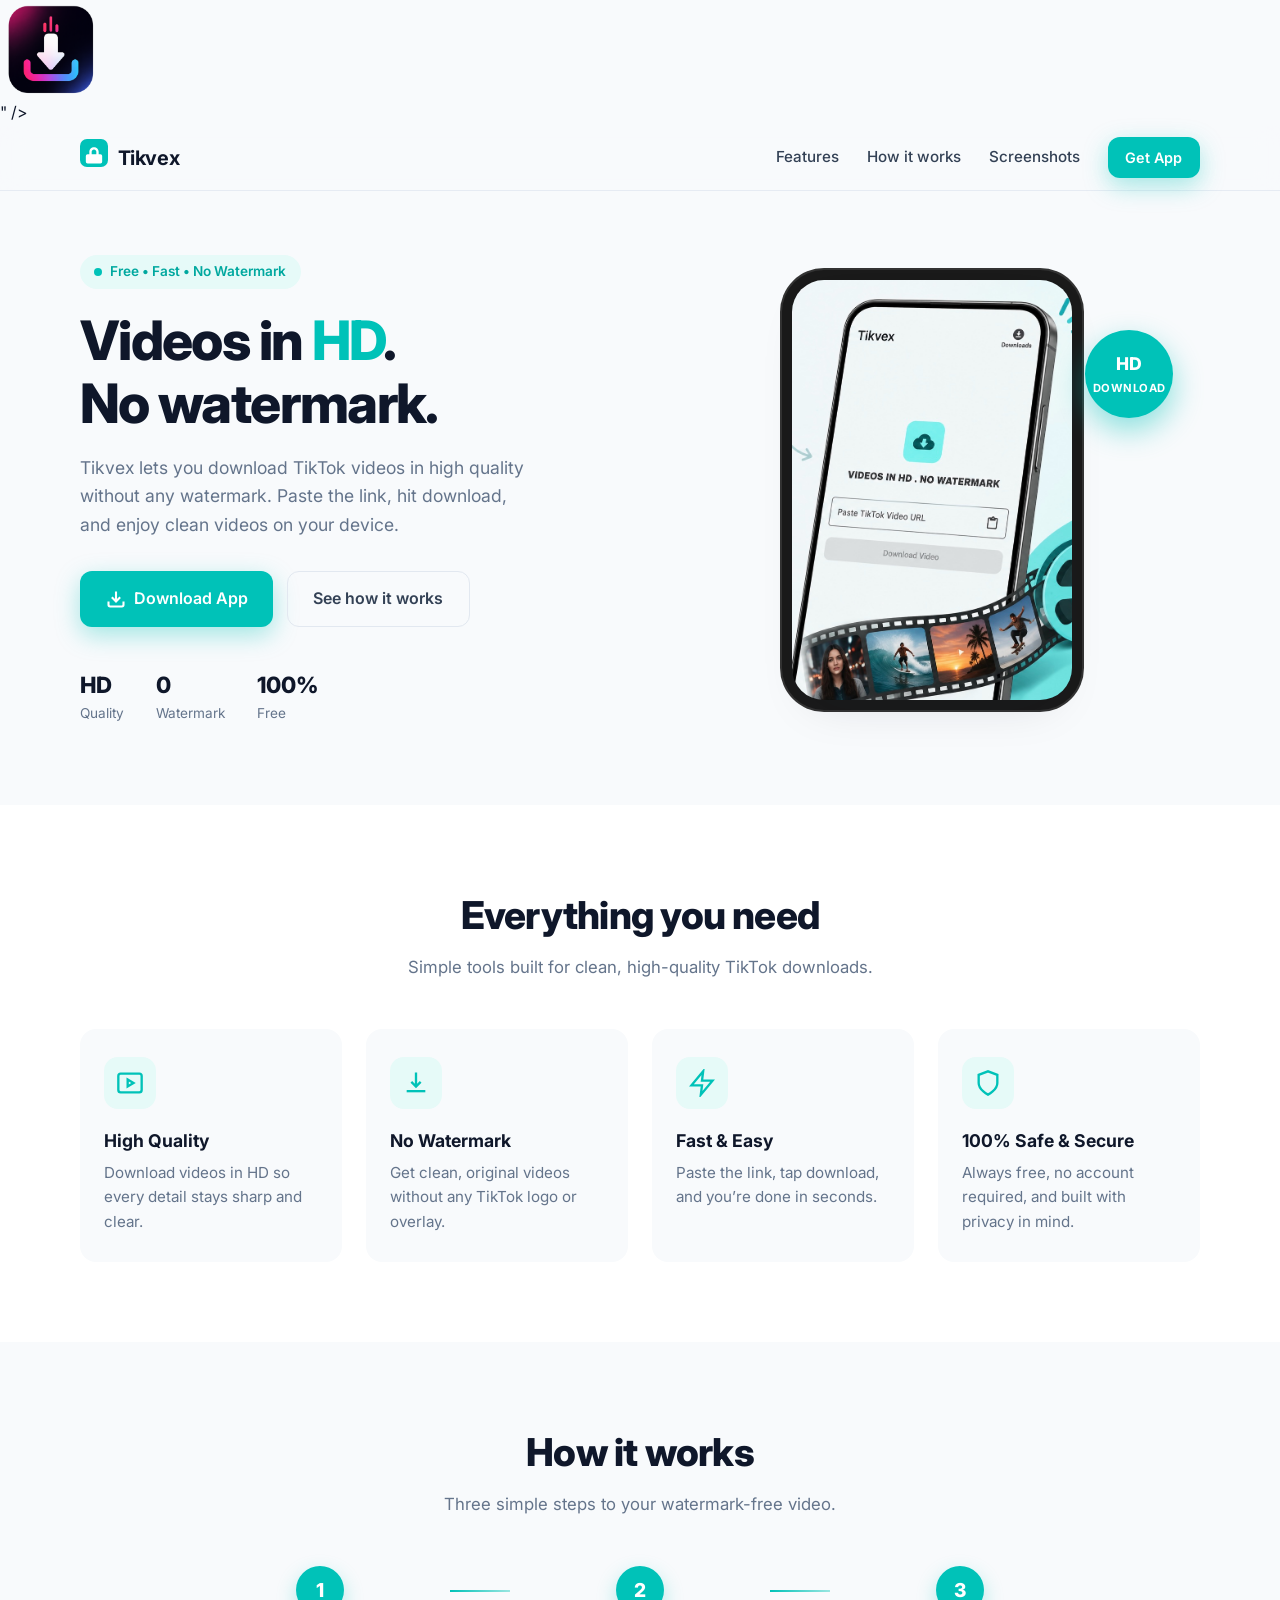
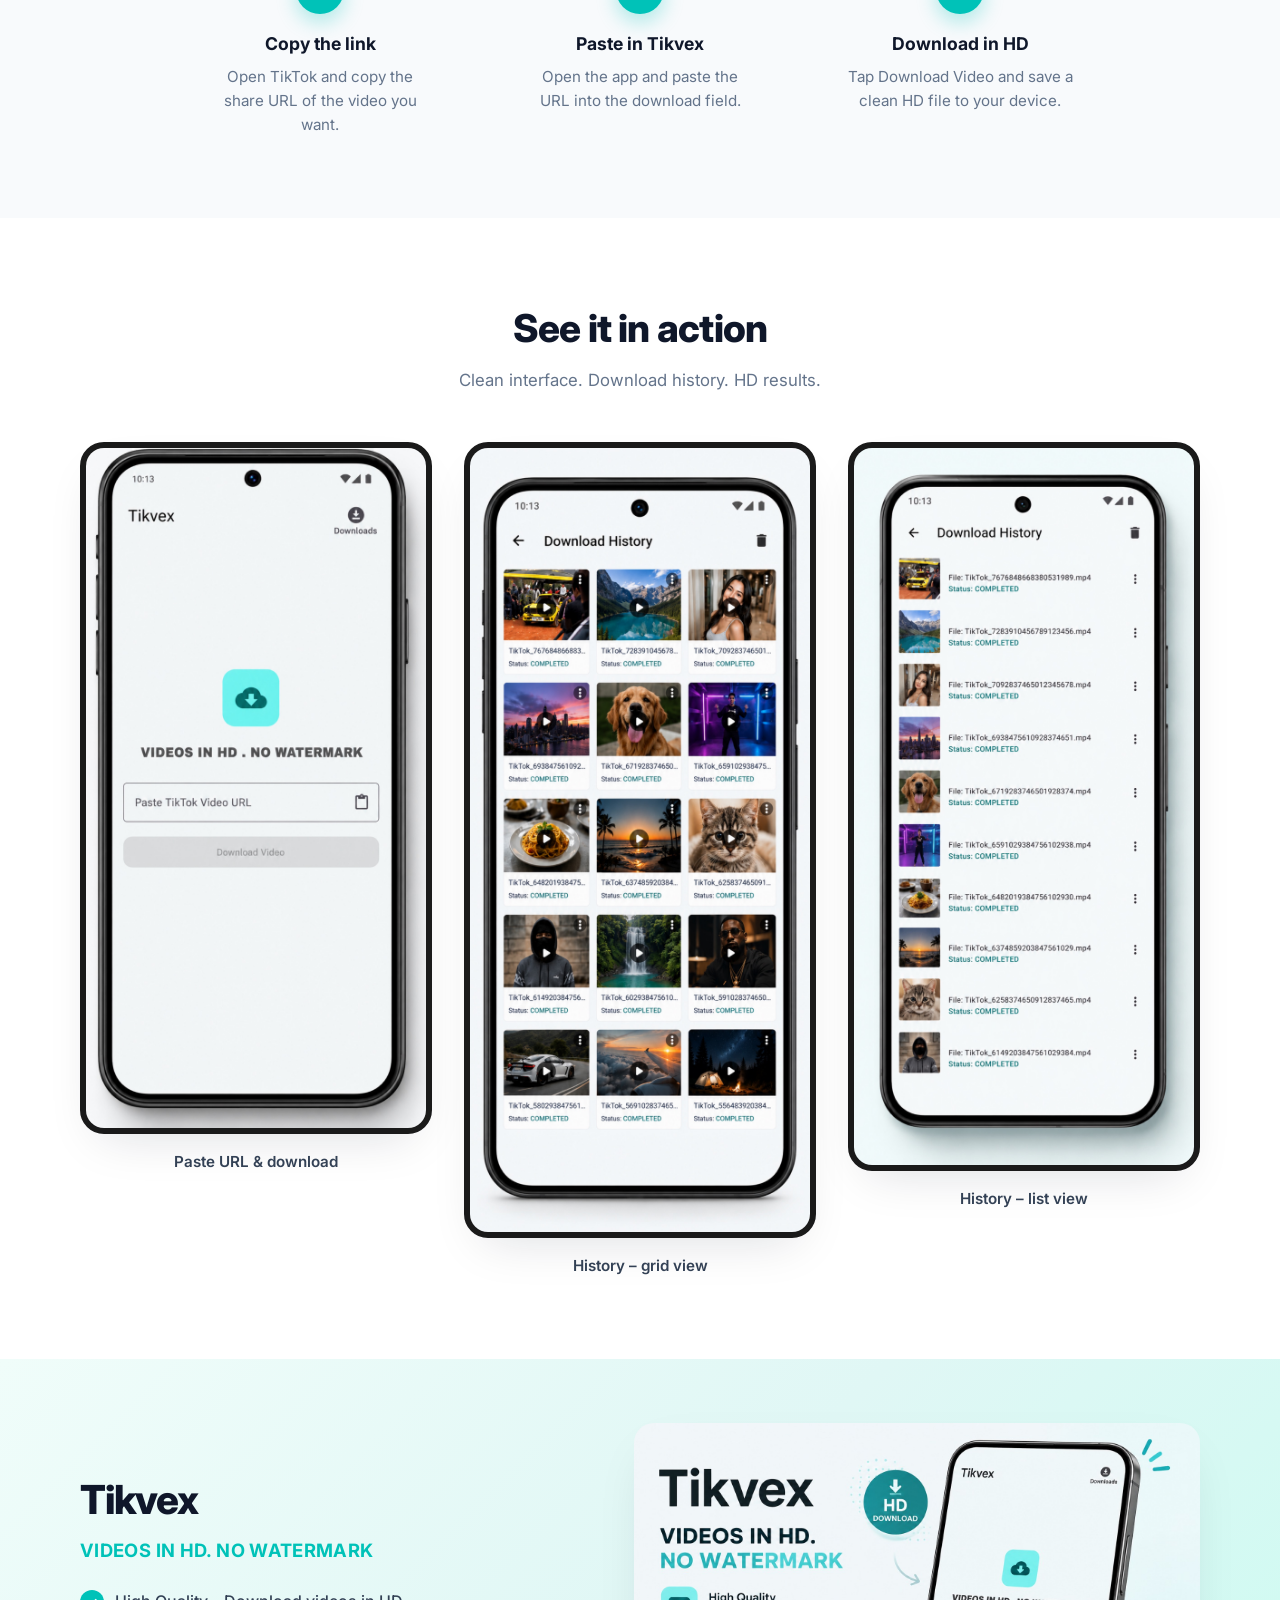
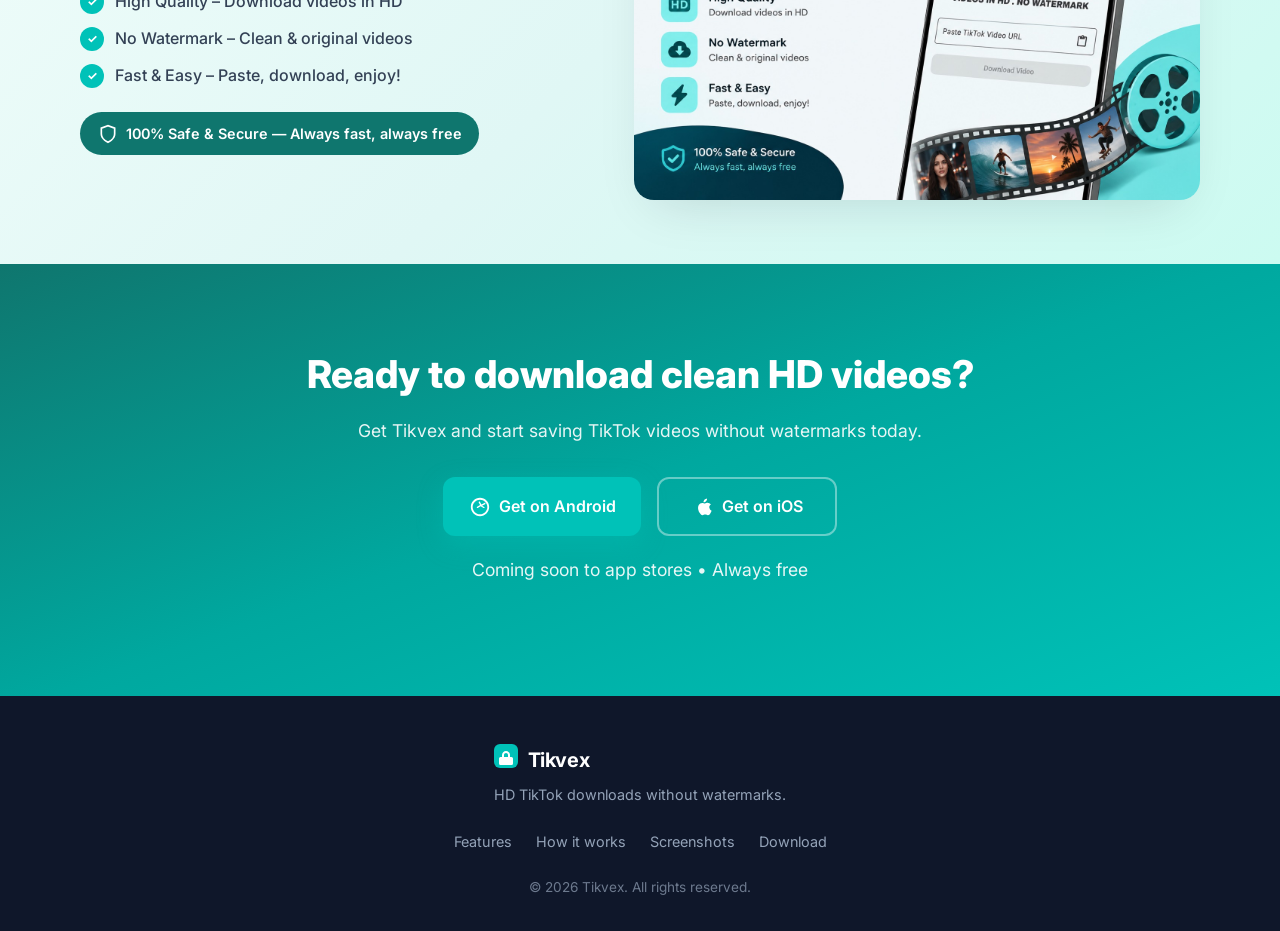
==== index.html @ d2c2ed16 "Update index.html" ====
<!DOCTYPE html>
<html lang="en">
<head>
  <meta charset="UTF-8" />
  <meta name="viewport" content="width=device-width, initial-scale=1.0" />
  <meta name="description" content="Tikvex – Download TikTok videos in HD with no watermark. Fast, free, and secure." />
  <meta name="theme-color" content="#00C2B8" />
  <title>Tikvex – HD TikTok Videos, No Watermark</title>
  <link rel="preconnect" href="https://fonts.googleapis.com" />
  <link rel="preconnect" href="https://fonts.gstatic.com" crossorigin />
  <link href="https://fonts.googleapis.com/css2?family=Inter:wght@400;500;600;700;800&display=swap" rel="stylesheet" />
  <link rel="stylesheet" href="styles.css" />
  <img src="assets/images/logo.png" width='100' height='100' rx='22' fill='%2300C2B8'/><path d='M50 28c-8 0-14 6-14 14v8h-6c-2 0-4 2-4 4v24c0 2 2 4 4 4h40c2 0 4-2 4-4V54c0-2-2-4-4-4h-6v-8c0-8-6-14-14-14zm0 8c3.3 0 6 2.7 6 6v8H44v-8c0-3.3 2.7-6 6-6z' fill='white'/></svg>" />
</head>
<body>
  <!-- Navbar -->
  <header class="navbar">
    <div class="container nav-inner">
      <a href="#" class="logo">
        <span class="assets/images/logo.png">
          <svg width="28" height="28" viewBox="0 0 24 24" fill="none">
            <rect width="24" height="24" rx="6" fill="#00C2B8"/>
            <path d="M12 7c-2.2 0-4 1.8-4 4v2H6.5A1.5 1.5 0 005 14.5v5A1.5 1.5 0 006.5 21h11a1.5 1.5 0 001.5-1.5v-5a1.5 1.5 0 00-1.5-1.5H16v-2c0-2.2-1.8-4-4-4zm0 2c1.1 0 2 .9 2 2v2h-4v-2c0-1.1.9-2 2-2z" fill="white"/>
          </svg>
        </span>
        <span class="logo-text">Tikvex</span>
      </a>
      <nav class="nav-links">
        <a href="#features">Features</a>
        <a href="#how-it-works">How it works</a>
        <a href="#screenshots">Screenshots</a>
        <a href="#download" class="btn btn-primary btn-sm">Get App</a>
      </nav>
      <button class="menu-toggle" aria-label="Toggle menu">
        <span></span><span></span><span></span>
      </button>
    </div>
  </header>

  <!-- Hero -->
  <section class="hero">
    <div class="container hero-grid">
      <div class="hero-content">
        <div class="badge">
          <span class="badge-dot"></span>
          Free • Fast • No Watermark
        </div>
        <h1>
          Videos in <span class="accent">HD</span>.<br />
          No watermark.
        </h1>
        <p class="hero-desc">
          Tikvex lets you download TikTok videos in high quality without any watermark.
          Paste the link, hit download, and enjoy clean videos on your device.
        </p>
        <div class="hero-actions">
          <a href="#download" class="btn btn-primary btn-lg">
            <svg width="20" height="20" viewBox="0 0 24 24" fill="none" stroke="currentColor" stroke-width="2.5">
              <path d="M21 15v4a2 2 0 01-2 2H5a2 2 0 01-2-2v-4M7 10l5 5 5-5M12 15V3"/>
            </svg>
            Download App
          </a>
          <a href="#how-it-works" class="btn btn-ghost btn-lg">See how it works</a>
        </div>
        <div class="hero-stats">
          <div class="stat">
            <strong>HD</strong>
            <span>Quality</span>
          </div>
          <div class="stat">
            <strong>0</strong>
            <span>Watermark</span>
          </div>
          <div class="stat">
            <strong>100%</strong>
            <span>Free</span>
          </div>
        </div>
      </div>
      <div class="hero-visual">
        <div class="phone-frame">
          <img src="assets/images/Main.JPG" alt="Tikvex app – paste TikTok URL and download in HD" class="phone-screen" />
        </div>
        <div class="floating-badge">
          <div class="fb-icon">HD</div>
          <span>DOWNLOAD</span>
        </div>
      </div>
    </div>
  </section>

  <!-- Features -->
  <section id="features" class="features">
    <div class="container">
      <div class="section-header">
        <h2>Everything you need</h2>
        <p>Simple tools built for clean, high-quality TikTok downloads.</p>
      </div>
      <div class="features-grid">
        <article class="feature-card">
          <div class="feature-icon teal">
            <svg width="28" height="28" viewBox="0 0 24 24" fill="none" stroke="currentColor" stroke-width="2">
              <rect x="2" y="4" width="20" height="16" rx="2"/>
              <path d="M10 9l5 3-5 3V9z"/>
            </svg>
          </div>
          <h3>High Quality</h3>
          <p>Download videos in HD so every detail stays sharp and clear.</p>
        </article>
        <article class="feature-card">
          <div class="feature-icon teal">
            <svg width="28" height="28" viewBox="0 0 24 24" fill="none" stroke="currentColor" stroke-width="2">
              <path d="M12 3v12M8 11l4 4 4-4"/>
              <path d="M4 19h16"/>
            </svg>
          </div>
          <h3>No Watermark</h3>
          <p>Get clean, original videos without any TikTok logo or overlay.</p>
        </article>
        <article class="feature-card">
          <div class="feature-icon teal">
            <svg width="28" height="28" viewBox="0 0 24 24" fill="none" stroke="currentColor" stroke-width="2">
              <path d="M13 2L3 14h9l-1 8 10-12h-9l1-8z"/>
            </svg>
          </div>
          <h3>Fast & Easy</h3>
          <p>Paste the link, tap download, and you’re done in seconds.</p>
        </article>
        <article class="feature-card">
          <div class="feature-icon teal">
            <svg width="28" height="28" viewBox="0 0 24 24" fill="none" stroke="currentColor" stroke-width="2">
              <path d="M12 22s8-4 8-10V5l-8-3-8 3v7c0 6 8 10 8 10z"/>
            </svg>
          </div>
          <h3>100% Safe & Secure</h3>
          <p>Always free, no account required, and built with privacy in mind.</p>
        </article>
      </div>
    </div>
  </section>

  <!-- How it works -->
  <section id="how-it-works" class="how">
    <div class="container">
      <div class="section-header">
        <h2>How it works</h2>
        <p>Three simple steps to your watermark-free video.</p>
      </div>
      <div class="steps">
        <div class="step">
          <div class="step-num">1</div>
          <h3>Copy the link</h3>
          <p>Open TikTok and copy the share URL of the video you want.</p>
        </div>
        <div class="step-line"></div>
        <div class="step">
          <div class="step-num">2</div>
          <h3>Paste in Tikvex</h3>
          <p>Open the app and paste the URL into the download field.</p>
        </div>
        <div class="step-line"></div>
        <div class="step">
          <div class="step-num">3</div>
          <h3>Download in HD</h3>
          <p>Tap Download Video and save a clean HD file to your device.</p>
        </div>
      </div>
    </div>
  </section>

  <!-- Screenshots -->
  <section id="screenshots" class="screenshots">
    <div class="container">
      <div class="section-header">
        <h2>See it in action</h2>
        <p>Clean interface. Download history. HD results.</p>
      </div>
      <div class="screens-grid">
        <div class="screen-card">
          <div class="screen-frame">
            <img src="assets/images/main-screen.jpg" alt="Tikvex main download screen" />
          </div>
          <p>Paste URL & download</p>
        </div>
        <div class="screen-card">
          <div class="screen-frame">
            <img src="assets/images/history-grid.jpg" alt="Tikvex download history grid view" />
          </div>
          <p>History – grid view</p>
        </div>
        <div class="screen-card">
          <div class="screen-frame">
            <img src="assets/images/history-list.jpg" alt="Tikvex download history list view" />
          </div>
          <p>History – list view</p>
        </div>
      </div>
    </div>
  </section>

  <!-- Promo banner -->
  <section class="promo">
    <div class="container promo-inner">
      <div class="promo-text">
        <h2>Tikvex</h2>
        <p class="promo-tagline">VIDEOS IN HD. NO WATERMARK</p>
        <ul class="promo-list">
          <li>
            <span class="check">✓</span>
            High Quality – Download videos in HD
          </li>
          <li>
            <span class="check">✓</span>
            No Watermark – Clean & original videos
          </li>
          <li>
            <span class="check">✓</span>
            Fast & Easy – Paste, download, enjoy!
          </li>
        </ul>
        <div class="promo-secure">
          <svg width="20" height="20" viewBox="0 0 24 24" fill="none" stroke="currentColor" stroke-width="2">
            <path d="M12 22s8-4 8-10V5l-8-3-8 3v7c0 6 8 10 8 10z"/>
          </svg>
          100% Safe & Secure — Always fast, always free
        </div>
      </div>
      <div class="promo-visual">
        <img src="assets/images/promo.jpg" alt="Tikvex promotional graphic" class="promo-img" />
      </div>
    </div>
  </section>

  <!-- Download CTA -->
  <section id="download" class="cta">
    <div class="container cta-inner">
      <h2>Ready to download clean HD videos?</h2>
      <p>Get Tikvex and start saving TikTok videos without watermarks today.</p>
      <div class="cta-buttons">
        <a href="#" class="btn btn-primary btn-lg store-btn" id="android-btn">
          <svg width="22" height="22" viewBox="0 0 24 24" fill="currentColor">
            <path d="M17.5 12.5l-3.2-1.8 3.2-1.8c.4-.2.6-.6.4-1-.2-.4-.6-.6-1-.4L13.5 9.3 12 6.5c-.2-.4-.6-.6-1-.4-.4.2-.6.6-.4 1l1.5 2.8-3.2 1.8c-.4.2-.6.6-.4 1 .2.4.6.6 1 .4l3.2-1.8 3.2 1.8c.4.2.8 0 1-.4.2-.4 0-.8-.4-1zM12 2C6.5 2 2 6.5 2 12s4.5 10 10 10 10-4.5 10-10S17.5 2 12 2zm0 18c-4.4 0-8-3.6-8-8s3.6-8 8-8 8 3.6 8 8-3.6 8-8 8z"/>
          </svg>
          Get on Android
        </a>
        <a href="#" class="btn btn-outline btn-lg store-btn" id="ios-btn">
          <svg width="22" height="22" viewBox="0 0 24 24" fill="currentColor">
            <path d="M18.7 12.6c0-2.2 1.8-3.3 1.9-3.4-1-1.5-2.6-1.7-3.2-1.7-1.4-.1-2.6.8-3.3.8-.7 0-1.8-.8-3-.8-1.5 0-2.9.9-3.7 2.2-1.6 2.7-.4 6.7 1.1 8.9.8 1.1 1.7 2.3 2.9 2.3 1.2 0 1.6-.7 3-.7s1.8.7 3 .7c1.2 0 2-1.1 2.7-2.2.9-1.3 1.2-2.5 1.3-2.6-.03-.01-2.4-.9-2.4-3.5zM15.5 5.5c.6-.8 1.1-1.8.9-2.9-1 .1-2.1.7-2.8 1.5-.6.7-1.2 1.8-1 2.8 1.1.1 2.2-.5 2.9-1.4z"/>
          </svg>
          Get on iOS
        </a>
      </div>
      <p class="cta-note">Coming soon to app stores • Always free</p>
    </div>
  </section>

  <!-- Footer -->
  <footer class="footer">
    <div class="container footer-inner">
      <div class="footer-brand">
        <a href="#" class="logo">
          <span class="logo-icon">
            <svg width="24" height="24" viewBox="0 0 24 24" fill="none">
              <rect width="24" height="24" rx="6" fill="#00C2B8"/>
              <path d="M12 7c-2.2 0-4 1.8-4 4v2H6.5A1.5 1.5 0 005 14.5v5A1.5 1.5 0 006.5 21h11a1.5 1.5 0 001.5-1.5v-5a1.5 1.5 0 00-1.5-1.5H16v-2c0-2.2-1.8-4-4-4zm0 2c1.1 0 2 .9 2 2v2h-4v-2c0-1.1.9-2 2-2z" fill="white"/>
            </svg>
          </span>
          <span class="logo-text">Tikvex</span>
        </a>
        <p>HD TikTok downloads without watermarks.</p>
      </div>
      <div class="footer-links">
        <a href="#features">Features</a>
        <a href="#how-it-works">How it works</a>
        <a href="#screenshots">Screenshots</a>
        <a href="#download">Download</a>
      </div>
      <p class="copyright">© 2026 Tikvex. All rights reserved.</p>
    </div>
  </footer>

  <script src="script.js"></script>
</body>
</html>
---- styles.css ----
/* ===== Tikvex Landing Page ===== */
:root {
  --teal: #00C2B8;
  --teal-dark: #00A89F;
  --teal-soft: #E6FAF8;
  --ink: #0F172A;
  --ink-soft: #334155;
  --muted: #64748B;
  --bg: #F8FAFC;
  --white: #FFFFFF;
  --radius: 16px;
  --shadow: 0 20px 50px -20px rgba(15, 23, 42, 0.15);
  --shadow-sm: 0 4px 20px rgba(0, 194, 184, 0.12);
}

*,
*::before,
*::after {
  box-sizing: border-box;
  margin: 0;
  padding: 0;
}

html {
  scroll-behavior: smooth;
}

body {
  font-family: 'Inter', system-ui, -apple-system, sans-serif;
  color: var(--ink);
  background: var(--bg);
  line-height: 1.6;
  -webkit-font-smoothing: antialiased;
}

img {
  max-width: 100%;
  height: auto;
  display: block;
}

a {
  text-decoration: none;
  color: inherit;
}

.container {
  width: min(1120px, 92%);
  margin-inline: auto;
}

/* ===== Buttons ===== */
.btn {
  display: inline-flex;
  align-items: center;
  justify-content: center;
  gap: 0.5rem;
  font-weight: 600;
  border-radius: 12px;
  border: none;
  cursor: pointer;
  transition: transform 0.2s, box-shadow 0.2s, background 0.2s;
}

.btn:hover {
  transform: translateY(-2px);
}

.btn-primary {
  background: var(--teal);
  color: white;
  box-shadow: 0 8px 24px rgba(0, 194, 184, 0.35);
}

.btn-primary:hover {
  background: var(--teal-dark);
  box-shadow: 0 12px 28px rgba(0, 194, 184, 0.4);
}

.btn-ghost {
  background: transparent;
  color: var(--ink-soft);
  border: 1.5px solid #E2E8F0;
}

.btn-ghost:hover {
  background: white;
  border-color: var(--teal);
  color: var(--teal);
}

.btn-outline {
  background: transparent;
  color: white;
  border: 2px solid rgba(255, 255, 255, 0.4);
}

.btn-outline:hover {
  background: rgba(255, 255, 255, 0.1);
  border-color: white;
}

.btn-sm {
  padding: 0.55rem 1.1rem;
  font-size: 0.9rem;
}

.btn-lg {
  padding: 0.9rem 1.6rem;
  font-size: 1rem;
}

/* ===== Navbar ===== */
.navbar {
  position: sticky;
  top: 0;
  z-index: 100;
  background: rgba(248, 250, 252, 0.85);
  backdrop-filter: blur(12px);
  border-bottom: 1px solid rgba(226, 232, 240, 0.8);
}

.nav-inner {
  display: flex;
  align-items: center;
  justify-content: space-between;
  height: 64px;
}

.logo {
  display: flex;
  align-items: center;
  gap: 0.6rem;
  font-weight: 700;
  font-size: 1.25rem;
}

.logo-text {
  letter-spacing: -0.02em;
}

.nav-links {
  display: flex;
  align-items: center;
  gap: 1.75rem;
}

.nav-links a:not(.btn) {
  font-size: 0.95rem;
  font-weight: 500;
  color: var(--ink-soft);
  transition: color 0.2s;
}

.nav-links a:not(.btn):hover {
  color: var(--teal);
}

.menu-toggle {
  display: none;
  flex-direction: column;
  gap: 5px;
  background: none;
  border: none;
  cursor: pointer;
  padding: 4px;
}

.menu-toggle span {
  width: 22px;
  height: 2px;
  background: var(--ink);
  border-radius: 2px;
  transition: 0.3s;
}

/* ===== Hero ===== */
.hero {
  padding: 4rem 0 5rem;
  overflow: hidden;
}

.hero-grid {
  display: grid;
  grid-template-columns: 1fr 1fr;
  gap: 3rem;
  align-items: center;
}

.badge {
  display: inline-flex;
  align-items: center;
  gap: 0.5rem;
  background: var(--teal-soft);
  color: var(--teal-dark);
  font-size: 0.85rem;
  font-weight: 600;
  padding: 0.4rem 0.9rem;
  border-radius: 999px;
  margin-bottom: 1.25rem;
}

.badge-dot {
  width: 8px;
  height: 8px;
  background: var(--teal);
  border-radius: 50%;
  animation: pulse 2s infinite;
}

@keyframes pulse {
  0%, 100% { opacity: 1; }
  50% { opacity: 0.4; }
}

.hero h1 {
  font-size: clamp(2.4rem, 5vw, 3.4rem);
  font-weight: 800;
  line-height: 1.15;
  letter-spacing: -0.03em;
  margin-bottom: 1.25rem;
}

.accent {
  color: var(--teal);
}

.hero-desc {
  font-size: 1.1rem;
  color: var(--muted);
  max-width: 28rem;
  margin-bottom: 2rem;
}

.hero-actions {
  display: flex;
  flex-wrap: wrap;
  gap: 0.85rem;
  margin-bottom: 2.5rem;
}

.hero-stats {
  display: flex;
  gap: 2rem;
}

.stat {
  display: flex;
  flex-direction: column;
}

.stat strong {
  font-size: 1.4rem;
  font-weight: 800;
  color: var(--ink);
}

.stat span {
  font-size: 0.85rem;
  color: var(--muted);
}

/* Phone mockup */
.hero-visual {
  position: relative;
  display: flex;
  justify-content: center;
}

.phone-frame {
  width: min(280px, 70vw);
  border-radius: 32px;
  overflow: hidden;
  box-shadow: var(--shadow), 0 0 0 10px #1a1a1a, 0 0 0 12px #333;
  background: #111;
}

.phone-screen {
  width: 100%;
  display: block;
}

.floating-badge {
  position: absolute;
  top: 12%;
  right: 5%;
  background: var(--teal);
  color: white;
  border-radius: 50%;
  width: 88px;
  height: 88px;
  display: flex;
  flex-direction: column;
  align-items: center;
  justify-content: center;
  font-size: 0.7rem;
  font-weight: 700;
  letter-spacing: 0.04em;
  box-shadow: 0 12px 30px rgba(0, 194, 184, 0.45);
  animation: float 4s ease-in-out infinite;
}

.fb-icon {
  font-size: 1.1rem;
  font-weight: 800;
  margin-bottom: 2px;
}

@keyframes float {
  0%, 100% { transform: translateY(0); }
  50% { transform: translateY(-10px); }
}

/* ===== Features ===== */
.features {
  padding: 5rem 0;
  background: white;
}

.section-header {
  text-align: center;
  margin-bottom: 3rem;
}

.section-header h2 {
  font-size: clamp(1.8rem, 3.5vw, 2.4rem);
  font-weight: 800;
  letter-spacing: -0.02em;
  margin-bottom: 0.5rem;
}

.section-header p {
  color: var(--muted);
  font-size: 1.05rem;
}

.features-grid {
  display: grid;
  grid-template-columns: repeat(4, 1fr);
  gap: 1.5rem;
}

.feature-card {
  background: var(--bg);
  border-radius: var(--radius);
  padding: 1.75rem 1.5rem;
  transition: transform 0.25s, box-shadow 0.25s;
}

.feature-card:hover {
  transform: translateY(-4px);
  box-shadow: var(--shadow-sm);
}

.feature-icon {
  width: 52px;
  height: 52px;
  border-radius: 14px;
  display: flex;
  align-items: center;
  justify-content: center;
  margin-bottom: 1.1rem;
}

.feature-icon.teal {
  background: var(--teal-soft);
  color: var(--teal);
}

.feature-card h3 {
  font-size: 1.1rem;
  font-weight: 700;
  margin-bottom: 0.4rem;
}

.feature-card p {
  font-size: 0.95rem;
  color: var(--muted);
}

/* ===== How it works ===== */
.how {
  padding: 5rem 0;
}

.steps {
  display: flex;
  align-items: flex-start;
  justify-content: center;
  gap: 0;
  max-width: 900px;
  margin: 0 auto;
}

.step {
  flex: 1;
  text-align: center;
  padding: 0 1rem;
}

.step-num {
  width: 48px;
  height: 48px;
  border-radius: 50%;
  background: var(--teal);
  color: white;
  font-weight: 800;
  font-size: 1.2rem;
  display: flex;
  align-items: center;
  justify-content: center;
  margin: 0 auto 1rem;
  box-shadow: 0 8px 20px rgba(0, 194, 184, 0.3);
}

.step h3 {
  font-size: 1.1rem;
  font-weight: 700;
  margin-bottom: 0.4rem;
}

.step p {
  font-size: 0.95rem;
  color: var(--muted);
}

.step-line {
  width: 60px;
  height: 2px;
  background: linear-gradient(90deg, var(--teal), #99E6E1);
  margin-top: 24px;
  flex-shrink: 0;
}

/* ===== Screenshots ===== */
.screenshots {
  padding: 5rem 0;
  background: white;
}

.screens-grid {
  display: grid;
  grid-template-columns: repeat(3, 1fr);
  gap: 2rem;
}

.screen-card {
  text-align: center;
}

.screen-frame {
  border-radius: 24px;
  overflow: hidden;
  box-shadow: var(--shadow);
  border: 6px solid #1a1a1a;
  margin-bottom: 1rem;
  background: #111;
}

.screen-frame img {
  width: 100%;
}

.screen-card p {
  font-weight: 600;
  color: var(--ink-soft);
  font-size: 0.95rem;
}

/* ===== Promo ===== */
.promo {
  padding: 4rem 0;
  background: linear-gradient(135deg, #F0FDFA 0%, #E0F7F5 50%, #CCFBF1 100%);
}

.promo-inner {
  display: grid;
  grid-template-columns: 1fr 1.1fr;
  gap: 2.5rem;
  align-items: center;
}

.promo-text h2 {
  font-size: 2.5rem;
  font-weight: 800;
  letter-spacing: -0.03em;
  margin-bottom: 0.25rem;
}

.promo-tagline {
  font-size: 1.15rem;
  font-weight: 700;
  color: var(--teal);
  letter-spacing: 0.02em;
  margin-bottom: 1.5rem;
}

.promo-list {
  list-style: none;
  margin-bottom: 1.5rem;
}

.promo-list li {
  display: flex;
  align-items: center;
  gap: 0.7rem;
  font-size: 1rem;
  font-weight: 500;
  margin-bottom: 0.7rem;
  color: var(--ink-soft);
}

.check {
  width: 24px;
  height: 24px;
  background: var(--teal);
  color: white;
  border-radius: 50%;
  display: flex;
  align-items: center;
  justify-content: center;
  font-size: 0.75rem;
  font-weight: 700;
  flex-shrink: 0;
}

.promo-secure {
  display: inline-flex;
  align-items: center;
  gap: 0.5rem;
  background: #0F766E;
  color: white;
  padding: 0.6rem 1.1rem;
  border-radius: 999px;
  font-size: 0.9rem;
  font-weight: 600;
}

.promo-img {
  border-radius: 20px;
  box-shadow: var(--shadow);
}

/* ===== CTA ===== */
.cta {
  padding: 5rem 0;
  background: linear-gradient(160deg, #0F766E 0%, #00A89F 50%, #00C2B8 100%);
  color: white;
  text-align: center;
}

.cta h2 {
  font-size: clamp(1.8rem, 3.5vw, 2.4rem);
  font-weight: 800;
  margin-bottom: 0.75rem;
}

.cta > .container > p,
.cta-inner > p {
  opacity: 0.9;
  font-size: 1.1rem;
  margin-bottom: 2rem;
}

.cta-buttons {
  display: flex;
  flex-wrap: wrap;
  justify-content: center;
  gap: 1rem;
  margin-bottom: 1.25rem;
}

.store-btn {
  min-width: 180px;
}

.cta-note {
  font-size: 0.9rem;
  opacity: 0.75;
}

/* ===== Footer ===== */
.footer {
  background: var(--ink);
  color: #94A3B8;
  padding: 3rem 0 2rem;
}

.footer-inner {
  display: flex;
  flex-direction: column;
  align-items: center;
  gap: 1.5rem;
  text-align: center;
}

.footer .logo-text {
  color: white;
}

.footer-brand p {
  margin-top: 0.4rem;
  font-size: 0.9rem;
}

.footer-links {
  display: flex;
  flex-wrap: wrap;
  gap: 1.5rem;
  justify-content: center;
}

.footer-links a {
  font-size: 0.9rem;
  transition: color 0.2s;
}

.footer-links a:hover {
  color: var(--teal);
}

.copyright {
  font-size: 0.85rem;
  opacity: 0.7;
}

/* ===== Responsive ===== */
@media (max-width: 900px) {
  .hero-grid {
    grid-template-columns: 1fr;
    text-align: center;
  }

  .hero-desc {
    margin-inline: auto;
  }

  .hero-actions {
    justify-content: center;
  }

  .hero-stats {
    justify-content: center;
  }

  .hero-visual {
    order: -1;
  }

  .floating-badge {
    right: 10%;
    top: 8%;
  }

  .features-grid {
    grid-template-columns: repeat(2, 1fr);
  }

  .screens-grid {
    grid-template-columns: 1fr;
    max-width: 320px;
    margin-inline: auto;
  }

  .promo-inner {
    grid-template-columns: 1fr;
    text-align: center;
  }

  .promo-list li {
    justify-content: center;
  }

  .promo-secure {
    margin-inline: auto;
  }

  .steps {
    flex-direction: column;
    align-items: center;
    gap: 1.5rem;
  }

  .step-line {
    width: 2px;
    height: 40px;
    margin: 0;
  }
}

@media (max-width: 600px) {
  .nav-links {
    display: none;
  }

  .menu-toggle {
    display: flex;
  }

  .nav-links.open {
    display: flex;
    flex-direction: column;
    position: absolute;
    top: 64px;
    left: 0;
    right: 0;
    background: white;
    padding: 1.5rem;
    gap: 1rem;
    border-bottom: 1px solid #E2E8F0;
    box-shadow: var(--shadow);
  }

  .features-grid {
    grid-template-columns: 1fr;
  }

  .hero {
    padding: 2.5rem 0 3.5rem;
  }

  .floating-badge {
    width: 72px;
    height: 72px;
    font-size: 0.6rem;
  }
}
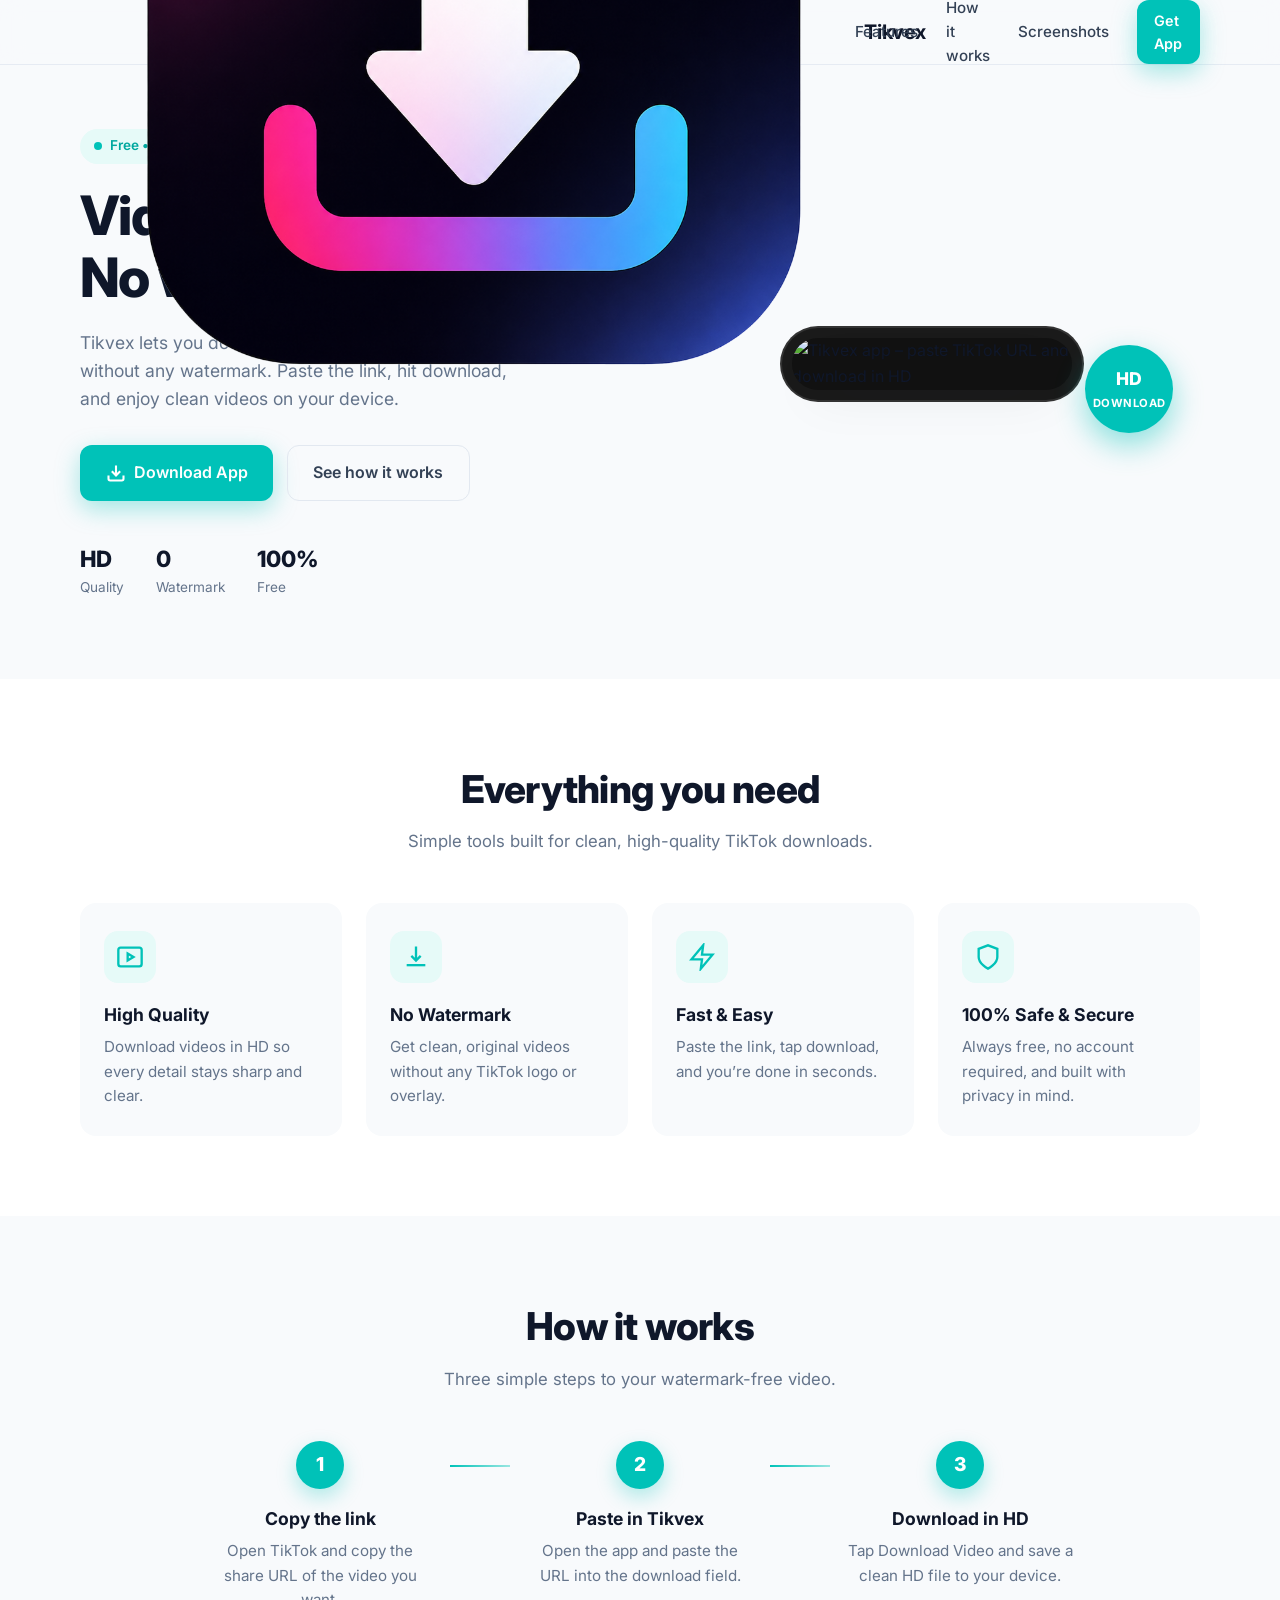
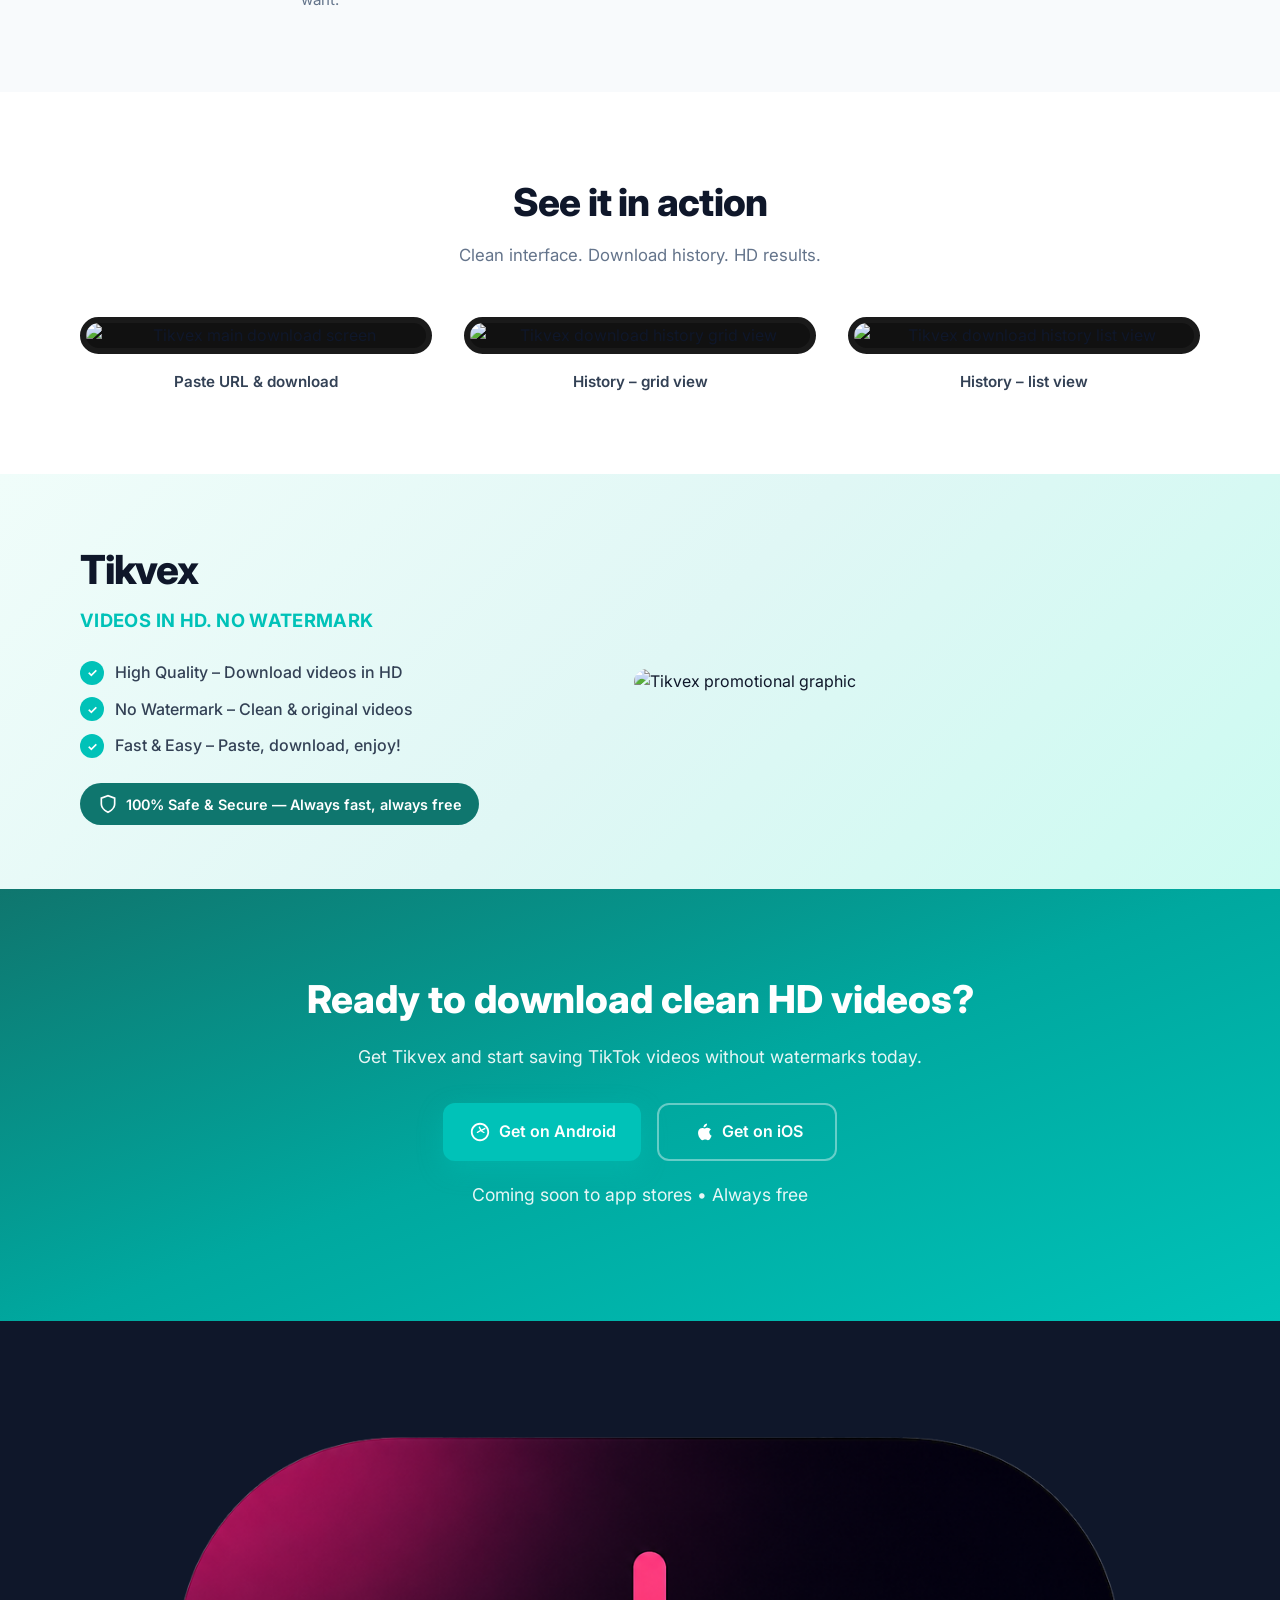
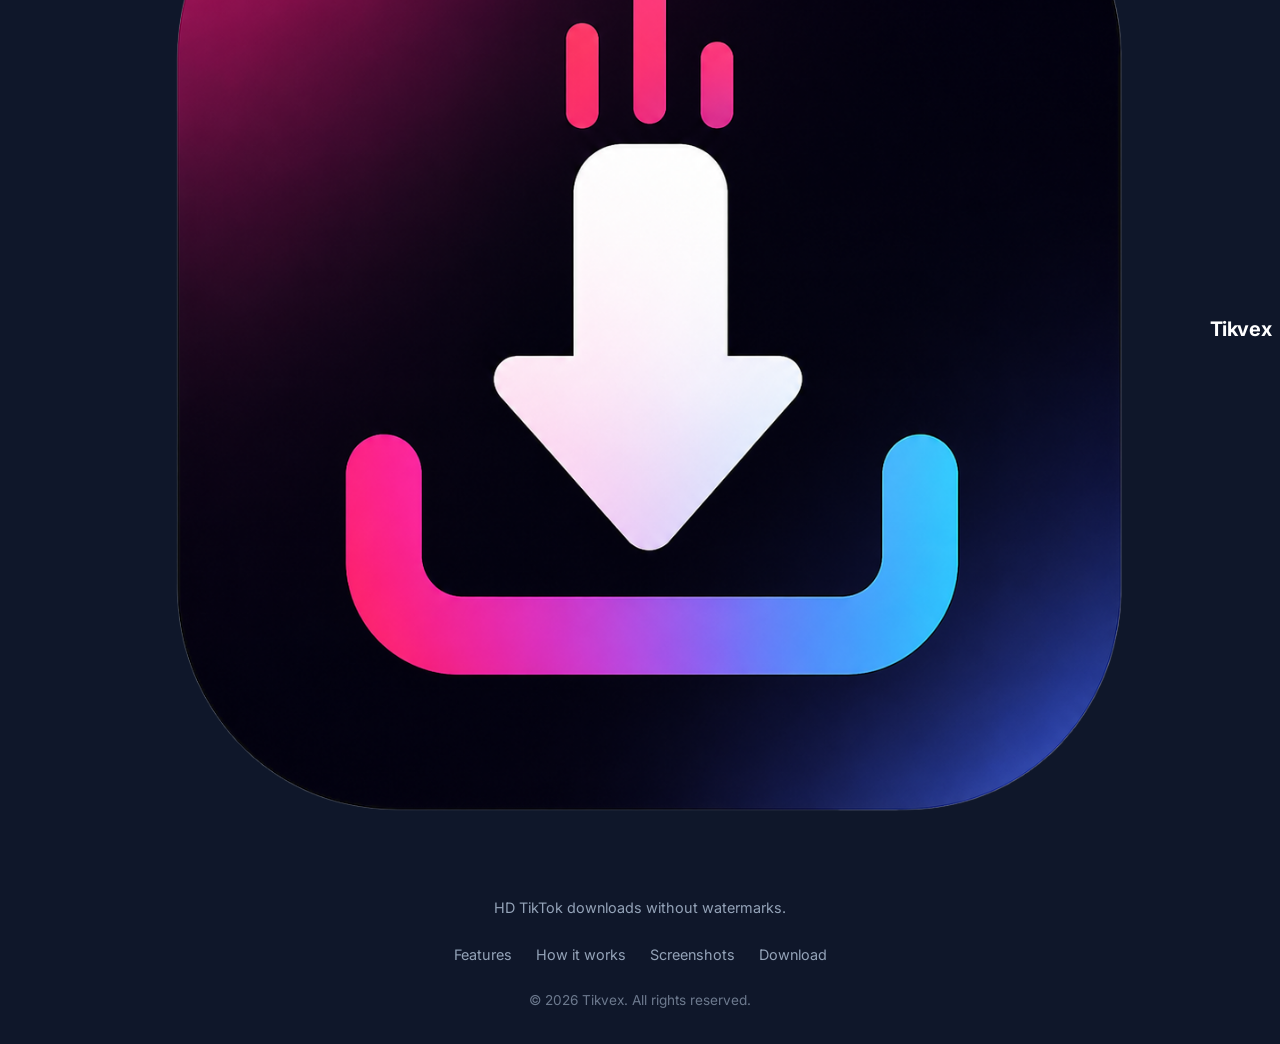
==== commit c64d18a9: "Add files via upload" ====
--- a/index.html
+++ b/index.html
@@ -10,19 +10,14 @@
   <link rel="preconnect" href="https://fonts.gstatic.com" crossorigin />
   <link href="https://fonts.googleapis.com/css2?family=Inter:wght@400;500;600;700;800&display=swap" rel="stylesheet" />
   <link rel="stylesheet" href="styles.css" />
-  <img src="assets/images/logo.png" width='100' height='100' rx='22' fill='%2300C2B8'/><path d='M50 28c-8 0-14 6-14 14v8h-6c-2 0-4 2-4 4v24c0 2 2 4 4 4h40c2 0 4-2 4-4V54c0-2-2-4-4-4h-6v-8c0-8-6-14-14-14zm0 8c3.3 0 6 2.7 6 6v8H44v-8c0-3.3 2.7-6 6-6z' fill='white'/></svg>" />
+  <link rel="icon" href="assets/images/logo.png" />
 </head>
 <body>
   <!-- Navbar -->
   <header class="navbar">
     <div class="container nav-inner">
       <a href="#" class="logo">
-        <span class="assets/images/logo.png">
-          <svg width="28" height="28" viewBox="0 0 24 24" fill="none">
-            <rect width="24" height="24" rx="6" fill="#00C2B8"/>
-            <path d="M12 7c-2.2 0-4 1.8-4 4v2H6.5A1.5 1.5 0 005 14.5v5A1.5 1.5 0 006.5 21h11a1.5 1.5 0 001.5-1.5v-5a1.5 1.5 0 00-1.5-1.5H16v-2c0-2.2-1.8-4-4-4zm0 2c1.1 0 2 .9 2 2v2h-4v-2c0-1.1.9-2 2-2z" fill="white"/>
-          </svg>
-        </span>
+        <img src="assets/images/logo.png" alt="Tikvex" class="logo-img" />
         <span class="logo-text">Tikvex</span>
       </a>
       <nav class="nav-links">
@@ -79,7 +74,7 @@
       </div>
       <div class="hero-visual">
         <div class="phone-frame">
-          <img src="assets/images/Main.JPG" alt="Tikvex app – paste TikTok URL and download in HD" class="phone-screen" />
+          <img src="assets/images/480F48BD-ADCF-4429-851E-747B35B2DEB3.jpg" alt="Tikvex app – paste TikTok URL and download in HD" class="phone-screen" />
         </div>
         <div class="floating-badge">
           <div class="fb-icon">HD</div>
@@ -178,19 +173,19 @@
       <div class="screens-grid">
         <div class="screen-card">
           <div class="screen-frame">
-            <img src="assets/images/main-screen.jpg" alt="Tikvex main download screen" />
+            <img src="assets/images/480F48BD-ADCF-4429-851E-747B35B2DEB3.jpg" alt="Tikvex main download screen" />
           </div>
           <p>Paste URL & download</p>
         </div>
         <div class="screen-card">
           <div class="screen-frame">
-            <img src="assets/images/history-grid.jpg" alt="Tikvex download history grid view" />
+            <img src="assets/images/1034D65E-16E2-4EFD-B4EC-A04DFBF41AC4.jpg" alt="Tikvex download history grid view" />
           </div>
           <p>History – grid view</p>
         </div>
         <div class="screen-card">
           <div class="screen-frame">
-            <img src="assets/images/history-list.jpg" alt="Tikvex download history list view" />
+            <img src="assets/images/D099C9AD-7C81-45AB-B0F9-4DA091AD6BA1.jpg" alt="Tikvex download history list view" />
           </div>
           <p>History – list view</p>
         </div>
@@ -226,7 +221,7 @@
         </div>
       </div>
       <div class="promo-visual">
-        <img src="assets/images/promo.jpg" alt="Tikvex promotional graphic" class="promo-img" />
+        <img src="assets/images/50C2CB5D-B428-479D-B03A-75816D0BE317.jpg" alt="Tikvex promotional graphic" class="promo-img" />
       </div>
     </div>
   </section>
@@ -259,12 +254,7 @@
     <div class="container footer-inner">
       <div class="footer-brand">
         <a href="#" class="logo">
-          <span class="logo-icon">
-            <svg width="24" height="24" viewBox="0 0 24 24" fill="none">
-              <rect width="24" height="24" rx="6" fill="#00C2B8"/>
-              <path d="M12 7c-2.2 0-4 1.8-4 4v2H6.5A1.5 1.5 0 005 14.5v5A1.5 1.5 0 006.5 21h11a1.5 1.5 0 001.5-1.5v-5a1.5 1.5 0 00-1.5-1.5H16v-2c0-2.2-1.8-4-4-4zm0 2c1.1 0 2 .9 2 2v2h-4v-2c0-1.1.9-2 2-2z" fill="white"/>
-            </svg>
-          </span>
+          <img src="assets/images/logo.png" alt="Tikvex" class="logo-img" />
           <span class="logo-text">Tikvex</span>
         </a>
         <p>HD TikTok downloads without watermarks.</p>
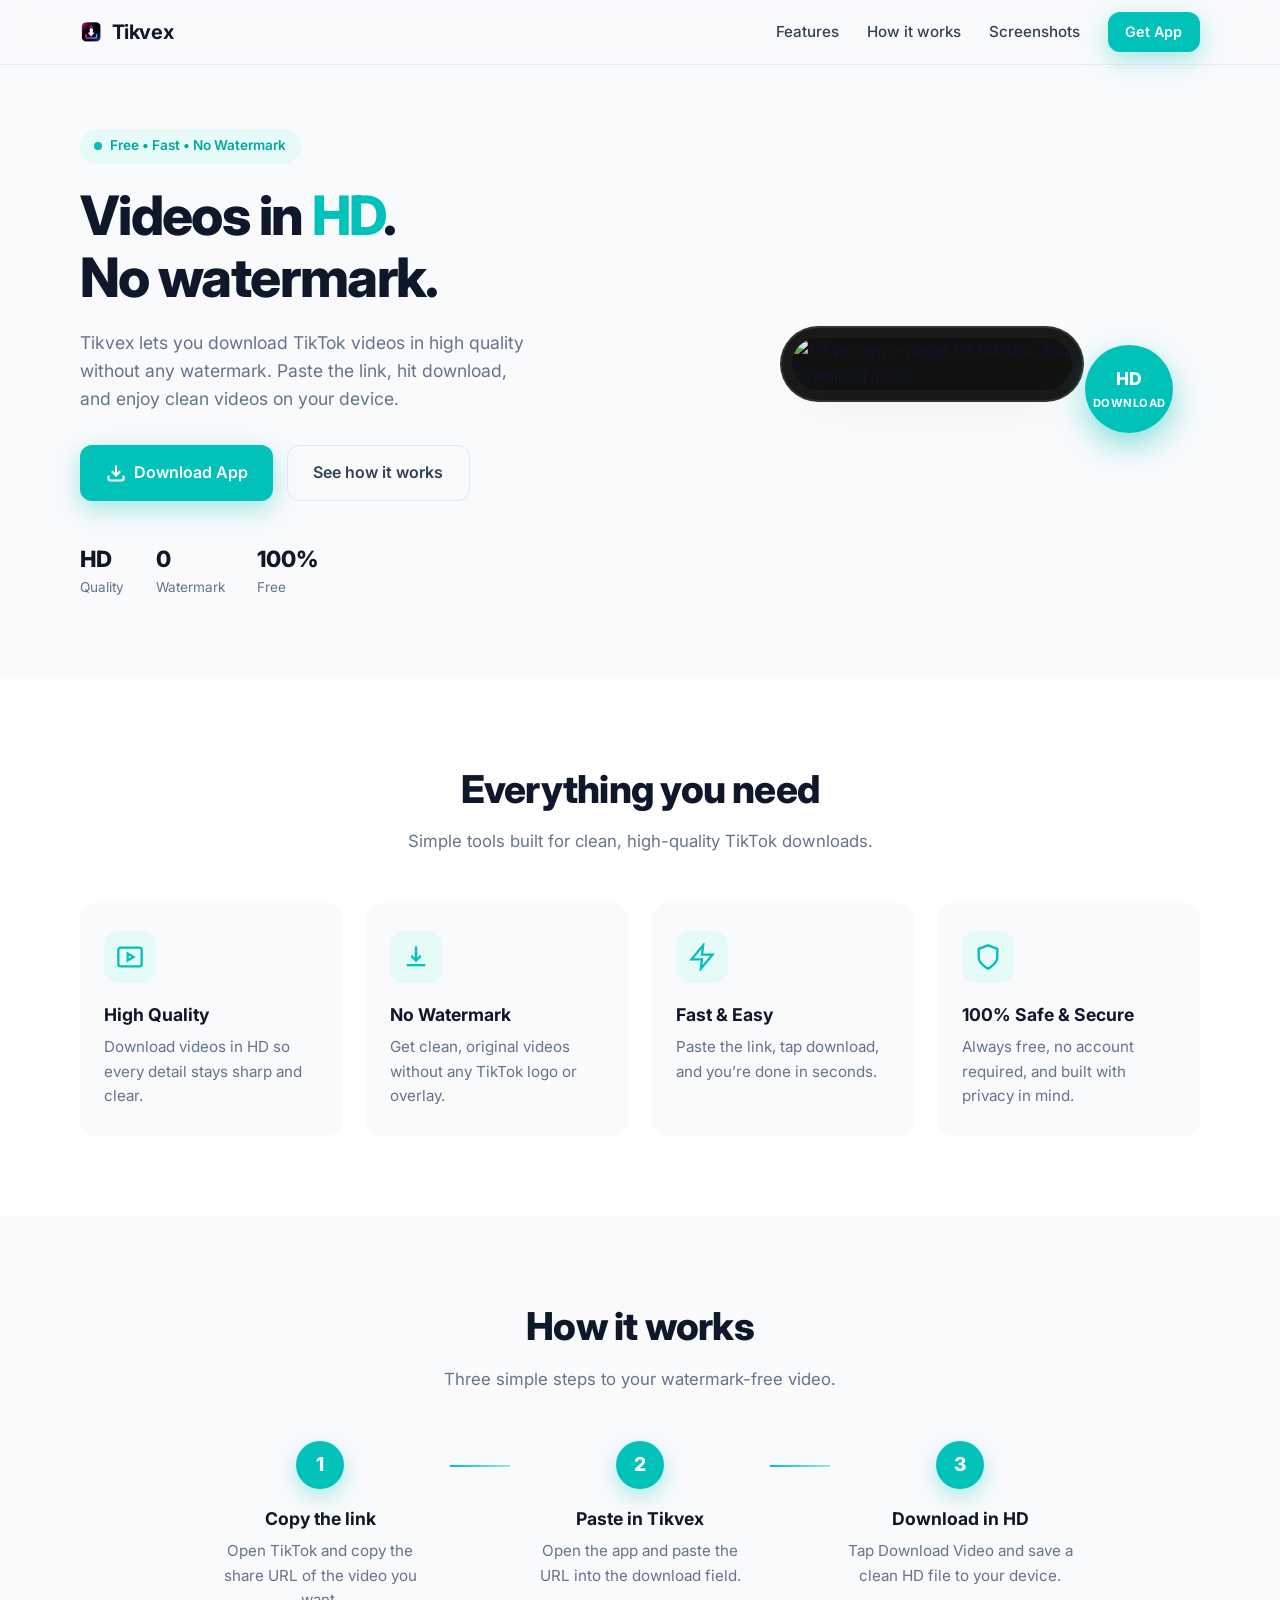
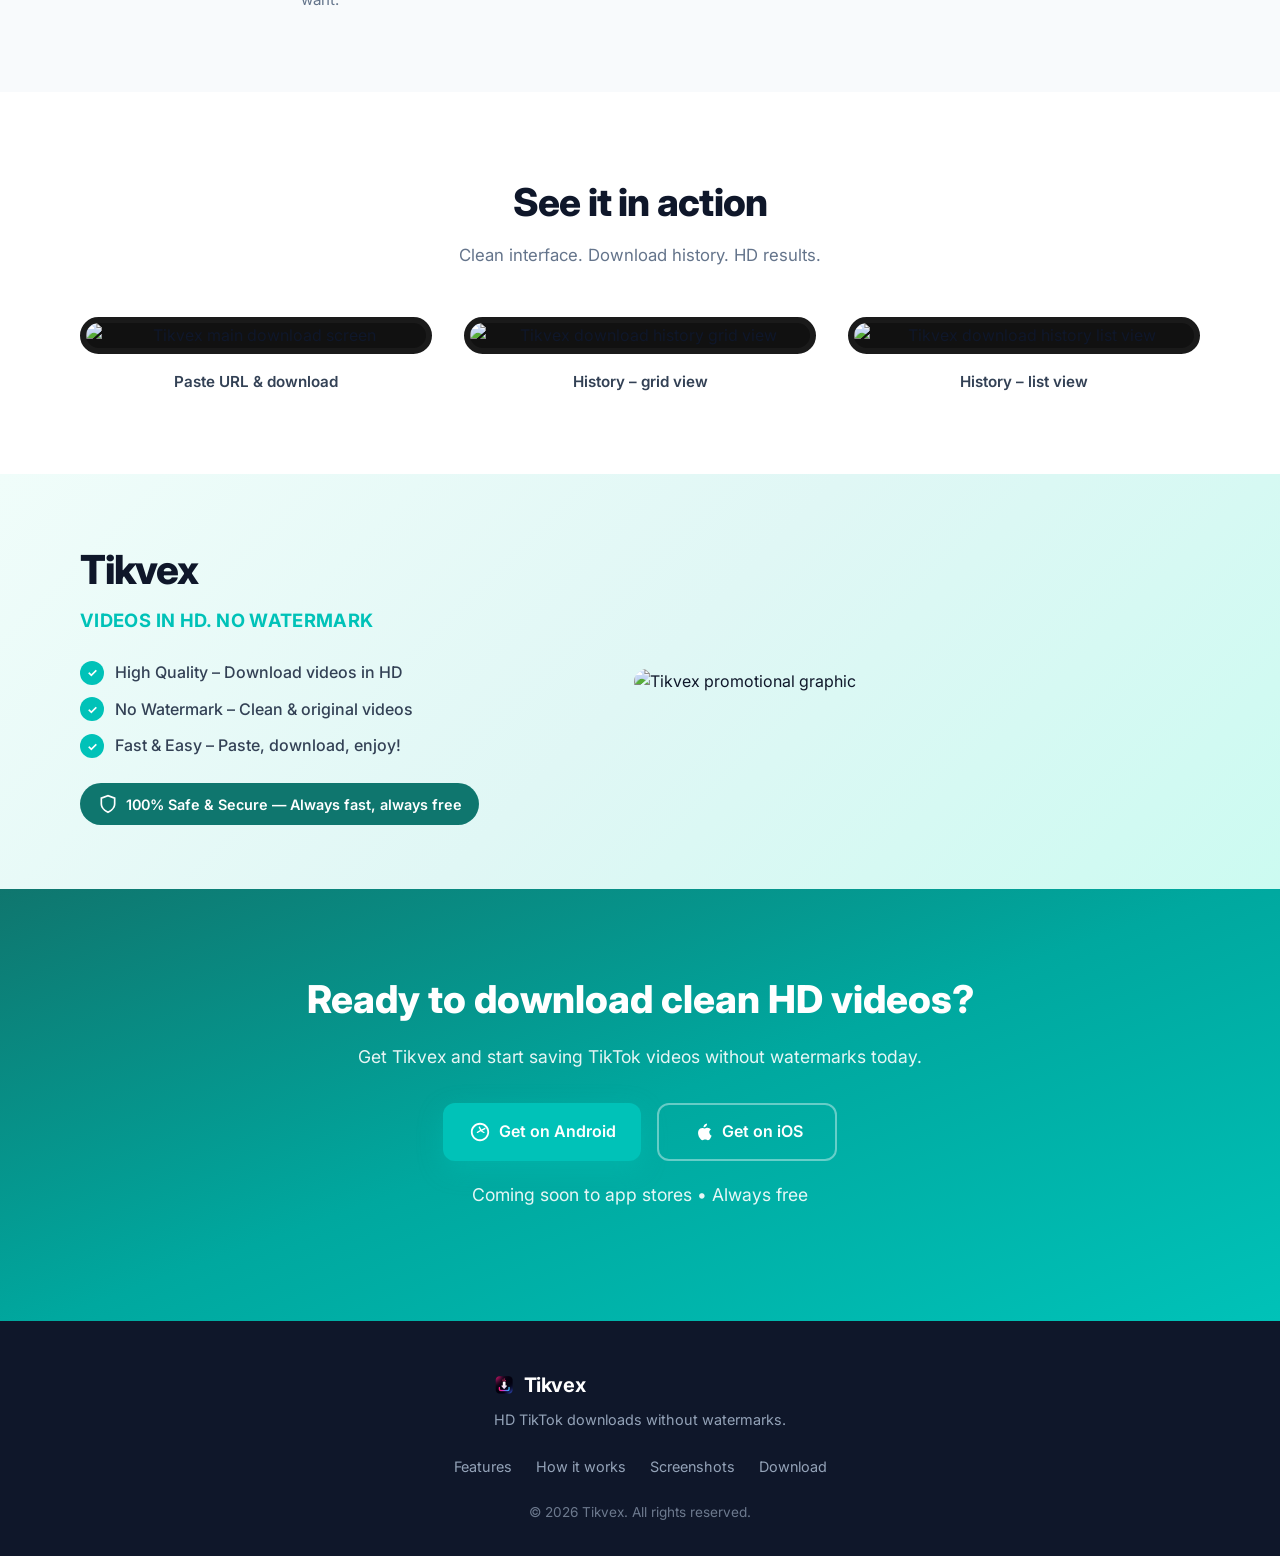
==== commit 616e13cd: "Add files via upload" ====
--- a/index.html
+++ b/index.html
@@ -17,7 +17,7 @@
   <header class="navbar">
     <div class="container nav-inner">
       <a href="#" class="logo">
-        <img src="assets/images/logo.png" alt="Tikvex" class="logo-img" />
+        <img src="assets/images/logo.png" alt="Tikvex" class="logo-img" width="22" height="22" />
         <span class="logo-text">Tikvex</span>
       </a>
       <nav class="nav-links">
@@ -254,7 +254,7 @@
     <div class="container footer-inner">
       <div class="footer-brand">
         <a href="#" class="logo">
-          <img src="assets/images/logo.png" alt="Tikvex" class="logo-img" />
+          <img src="assets/images/logo.png" alt="Tikvex" class="logo-img" width="20" height="20" />
           <span class="logo-text">Tikvex</span>
         </a>
         <p>HD TikTok downloads without watermarks.</p>
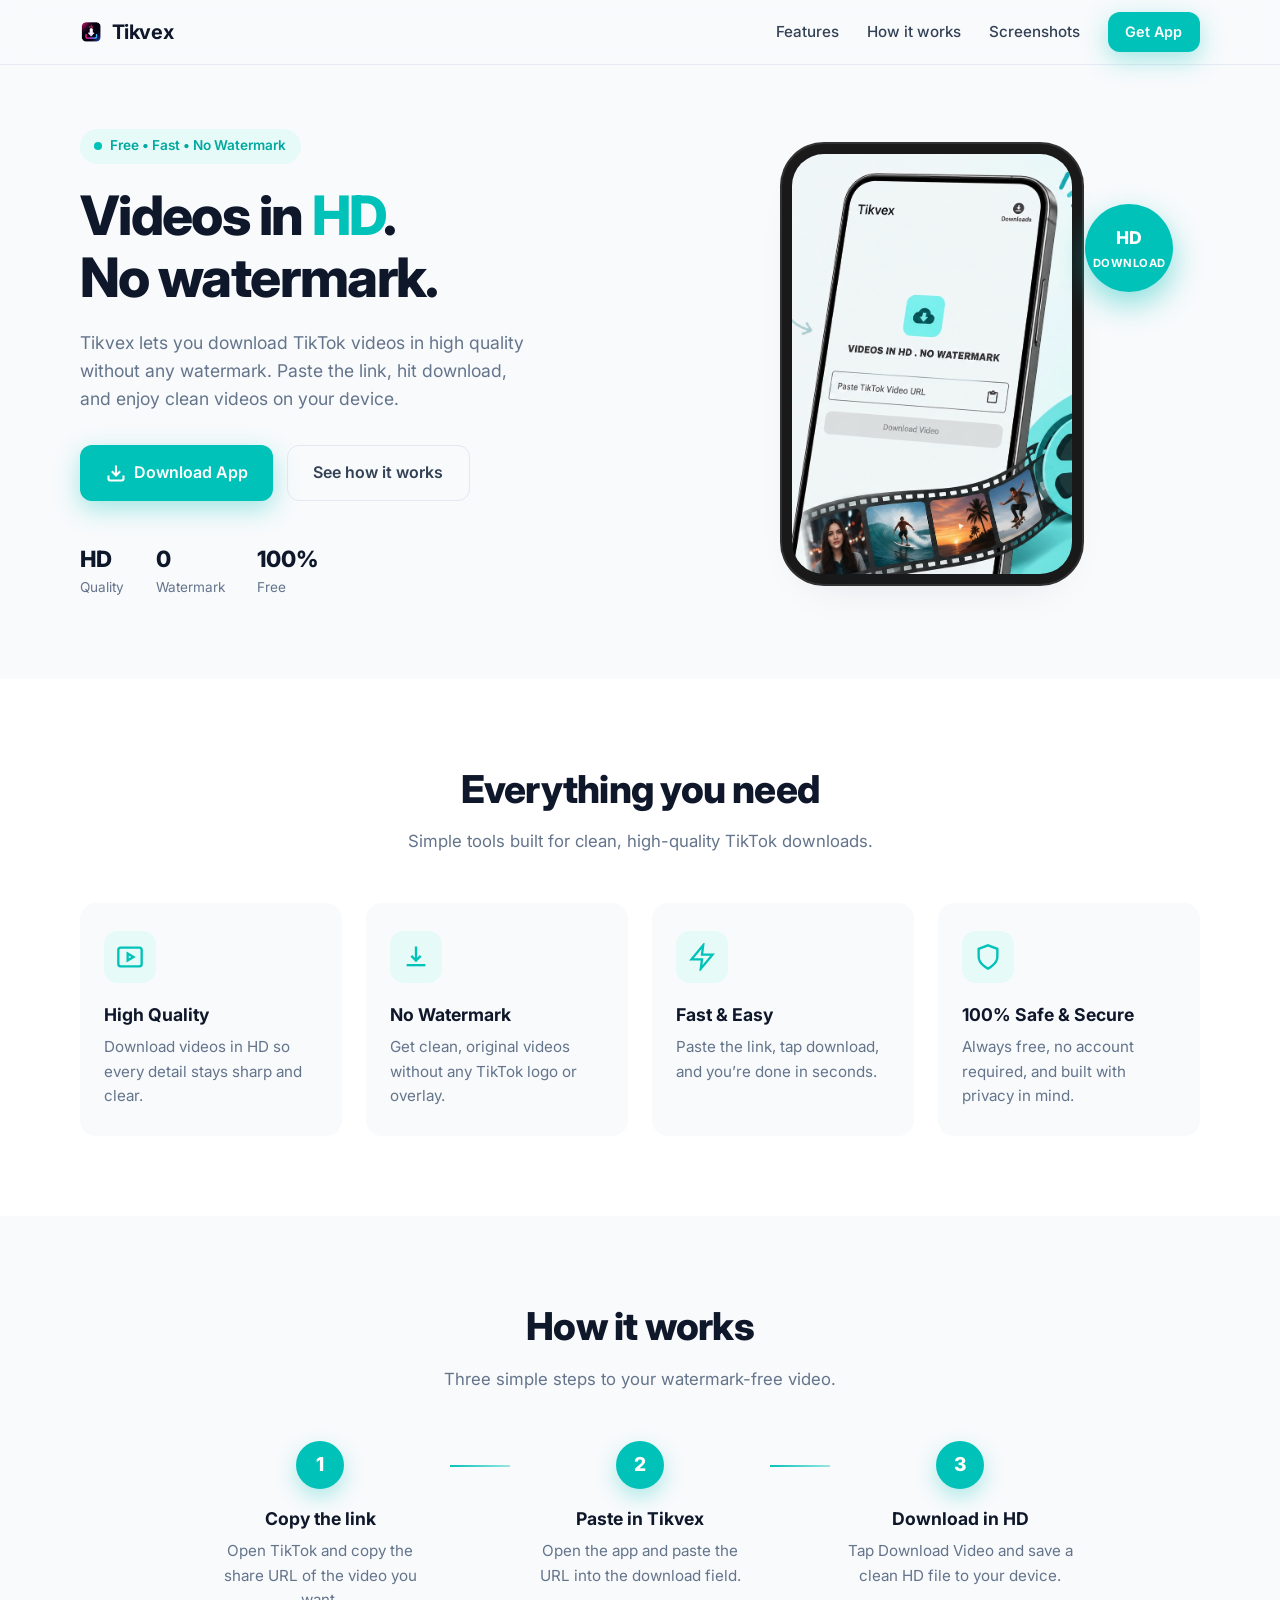
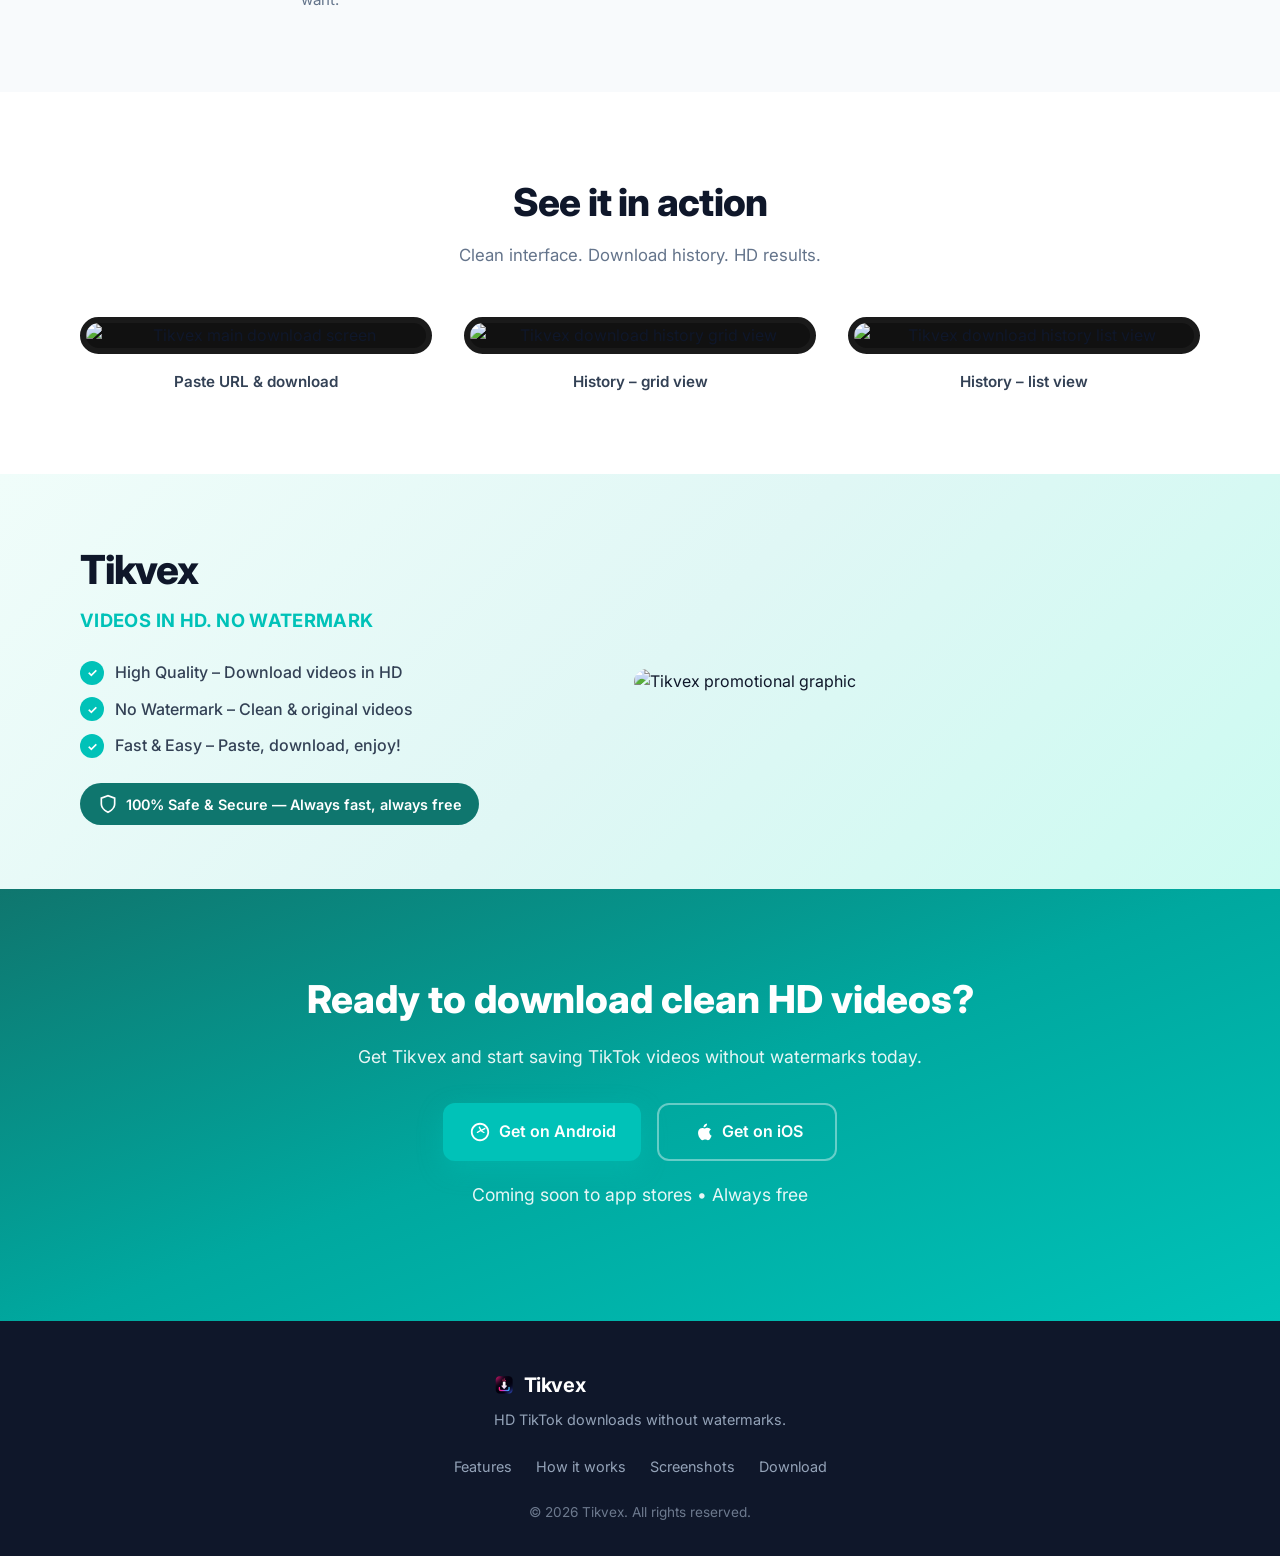
==== commit fd0fe005: "Update index.html" ====
--- a/index.html
+++ b/index.html
@@ -74,7 +74,7 @@
       </div>
       <div class="hero-visual">
         <div class="phone-frame">
-          <img src="assets/images/480F48BD-ADCF-4429-851E-747B35B2DEB3.jpg" alt="Tikvex app – paste TikTok URL and download in HD" class="phone-screen" />
+          <img src="assets/images/Main.JPG" alt="Tikvex app – paste TikTok URL and download in HD" class="phone-screen" />
         </div>
         <div class="floating-badge">
           <div class="fb-icon">HD</div>
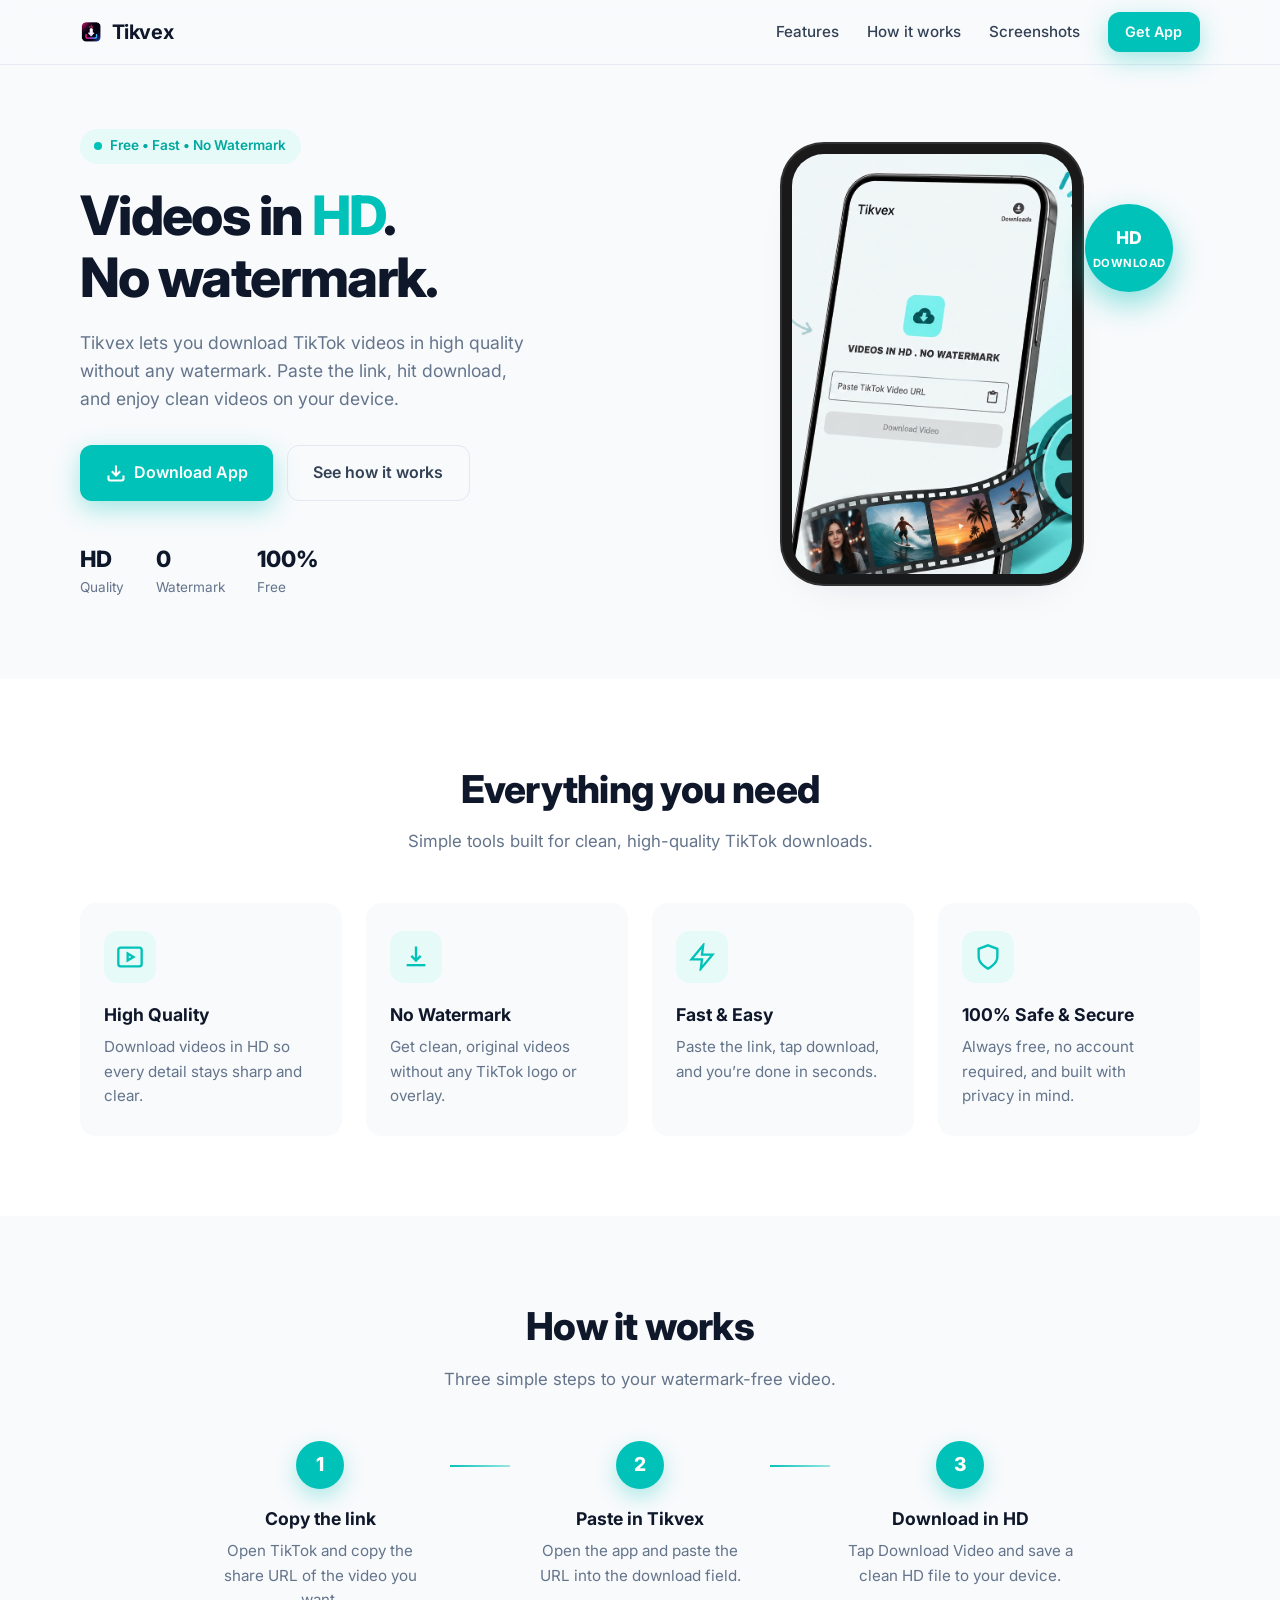
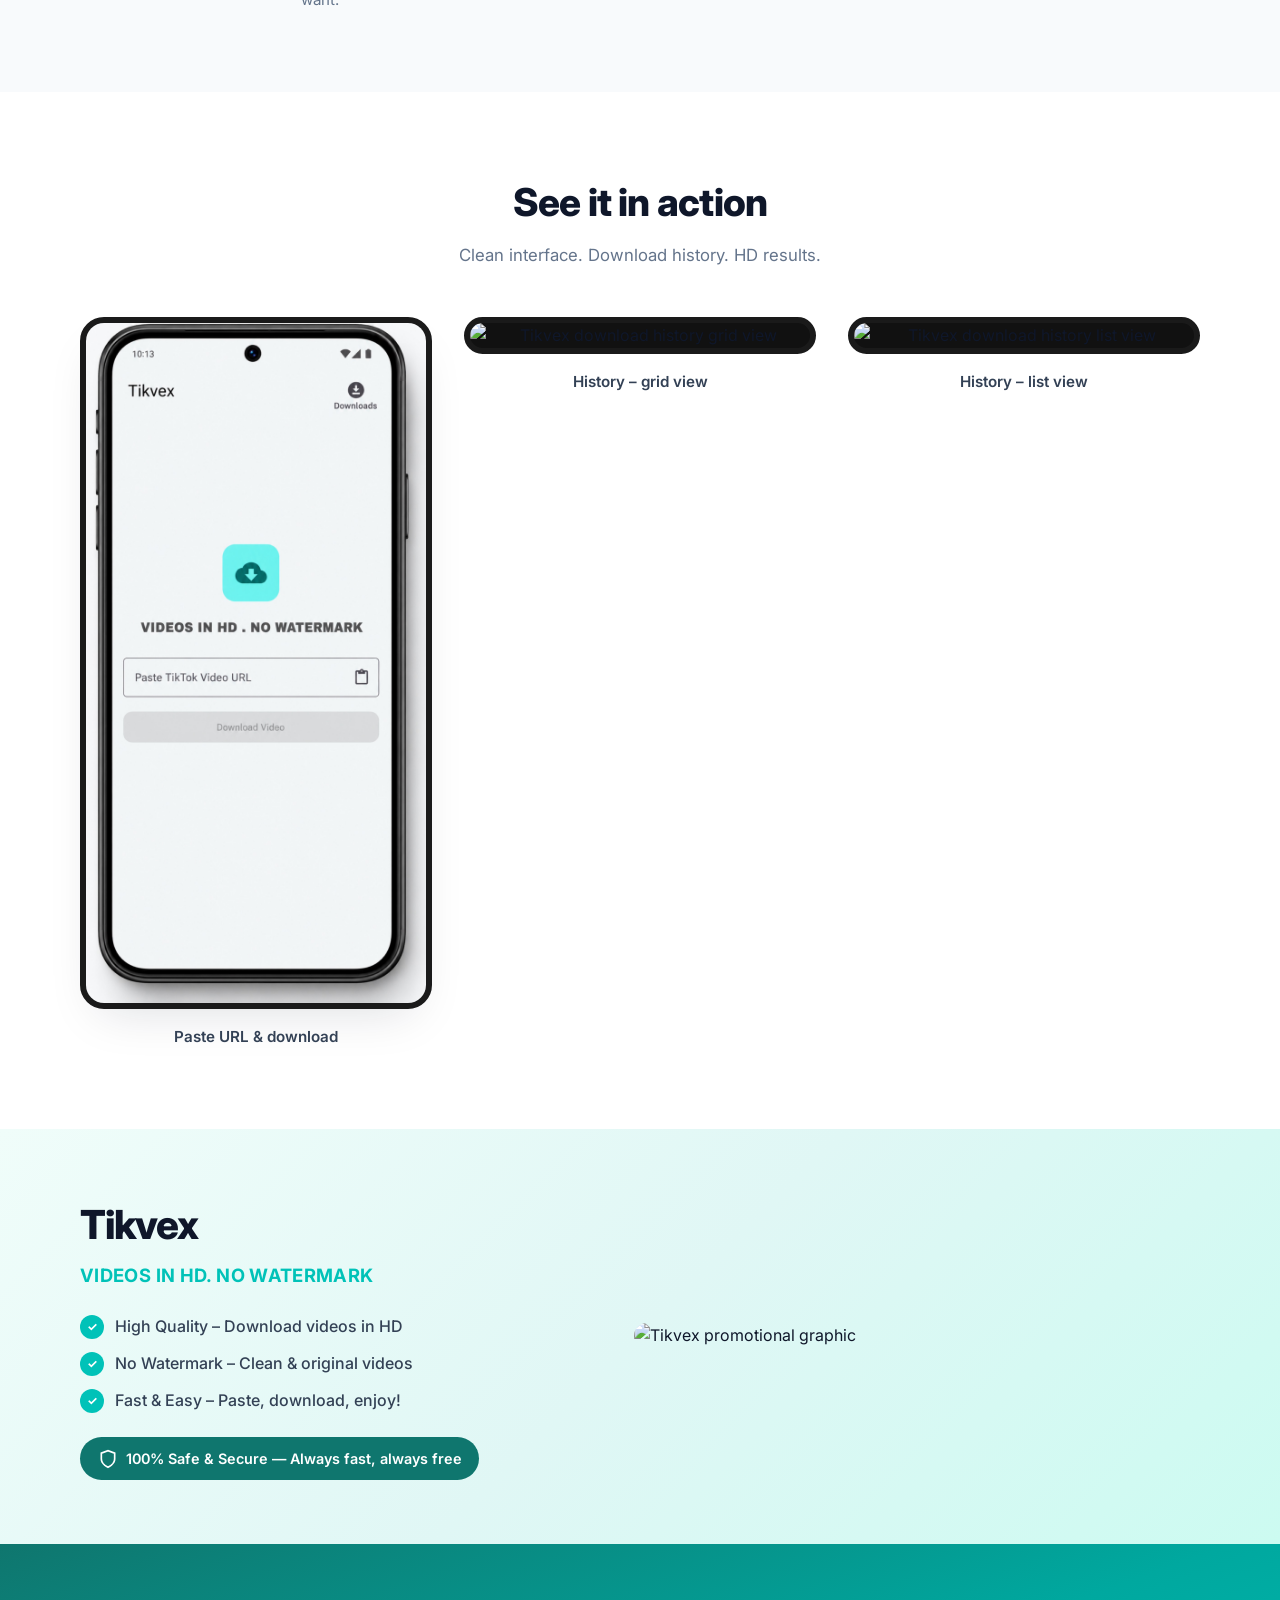
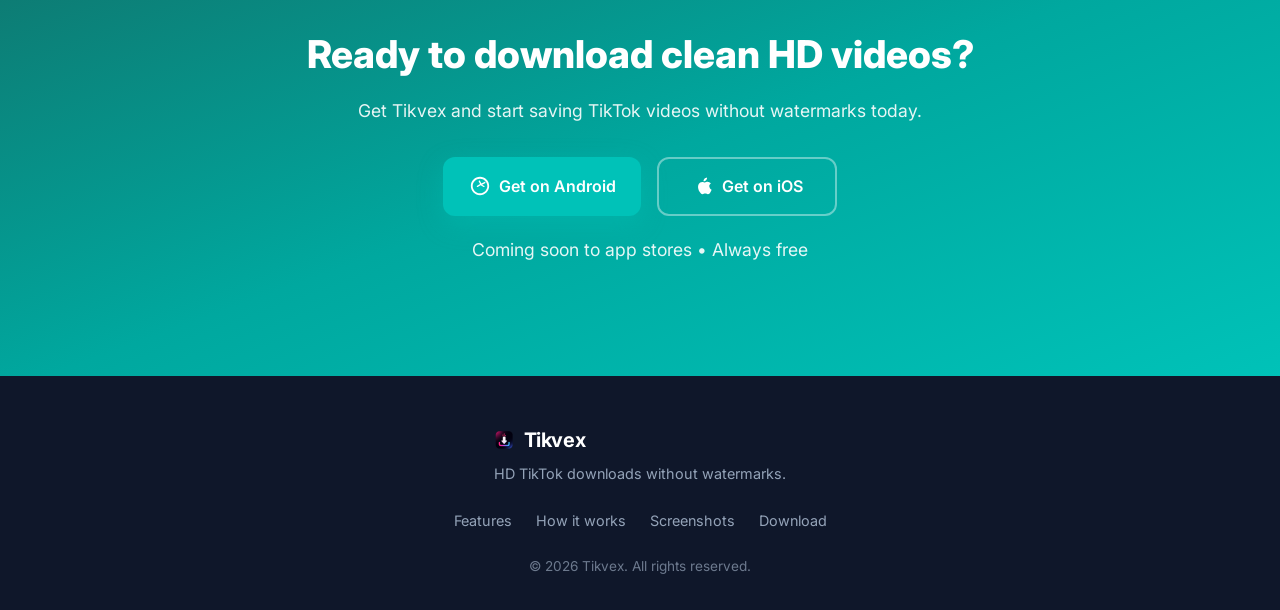
==== commit 6e61ecd2: "Update index.html" ====
--- a/index.html
+++ b/index.html
@@ -173,7 +173,7 @@
       <div class="screens-grid">
         <div class="screen-card">
           <div class="screen-frame">
-            <img src="assets/images/480F48BD-ADCF-4429-851E-747B35B2DEB3.jpg" alt="Tikvex main download screen" />
+            <img src="assets/images/main-screen.jpg" alt="Tikvex main download screen" />
           </div>
           <p>Paste URL & download</p>
         </div>
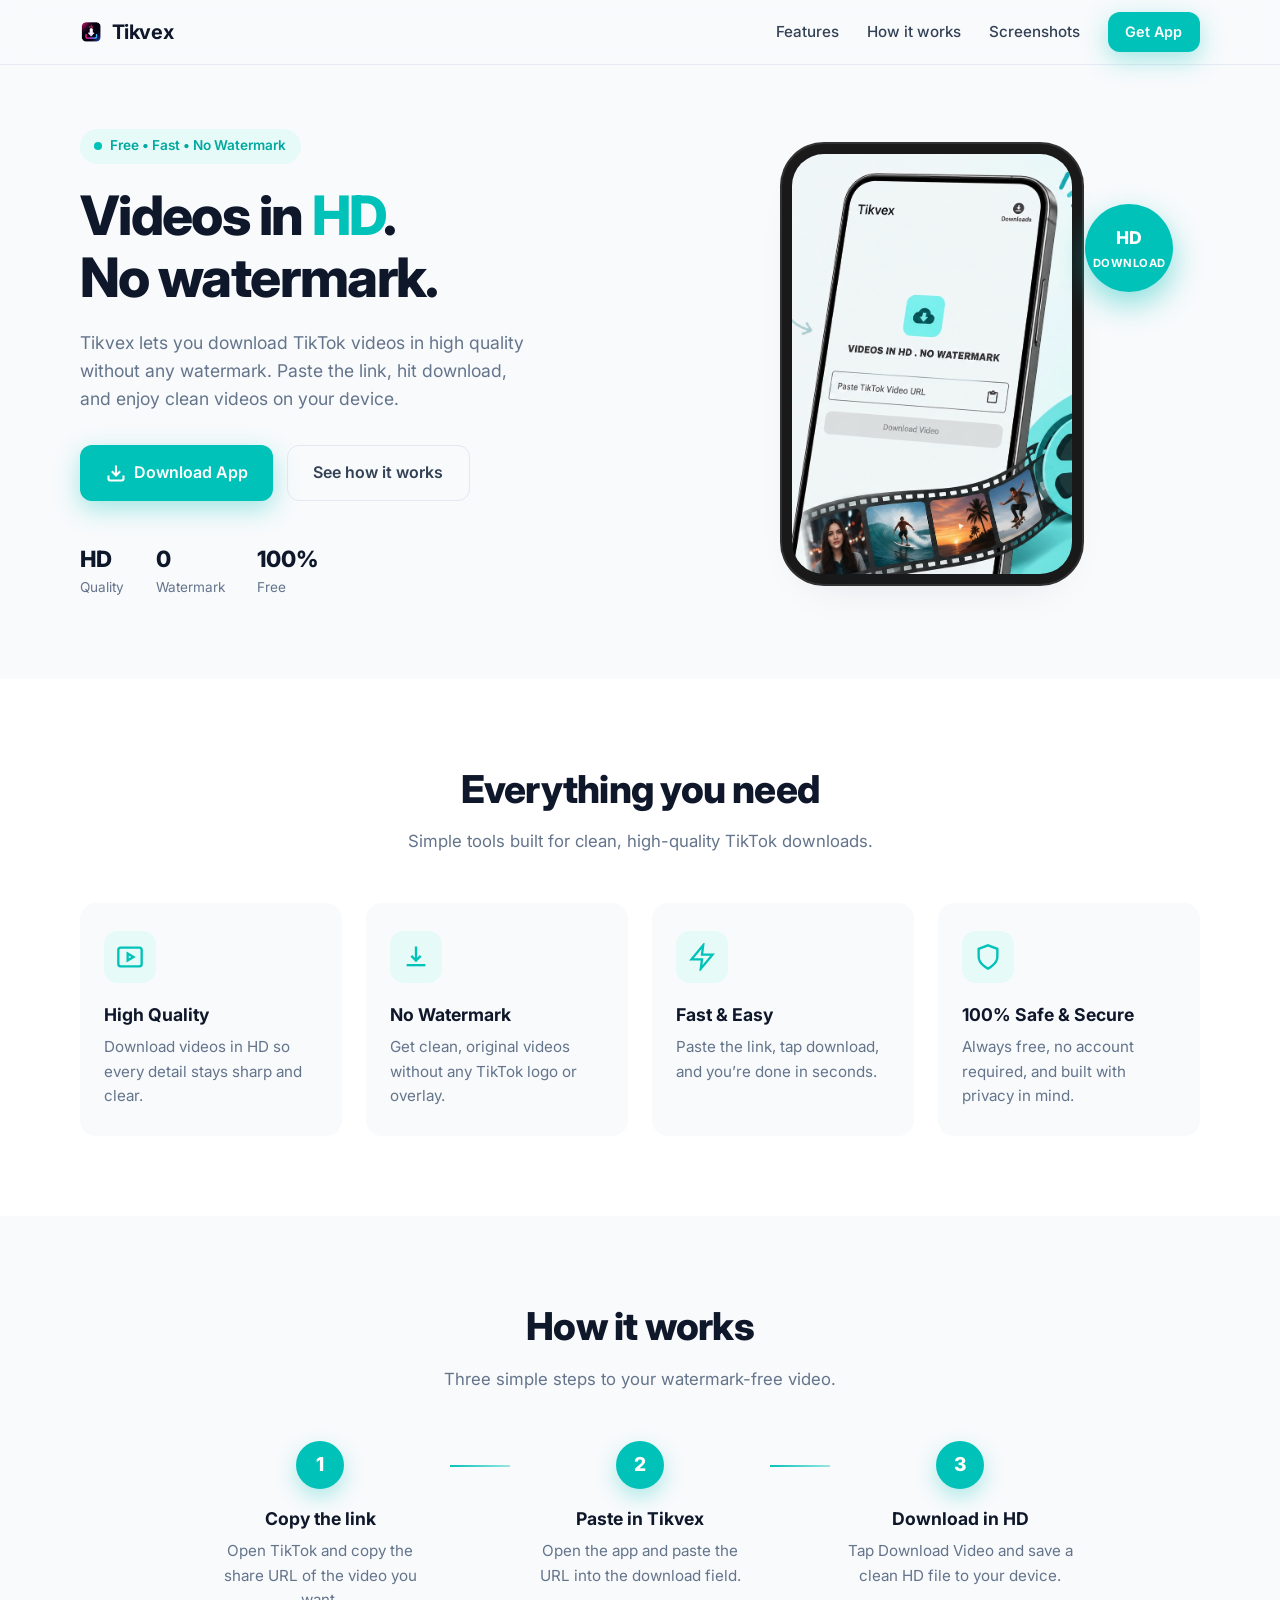
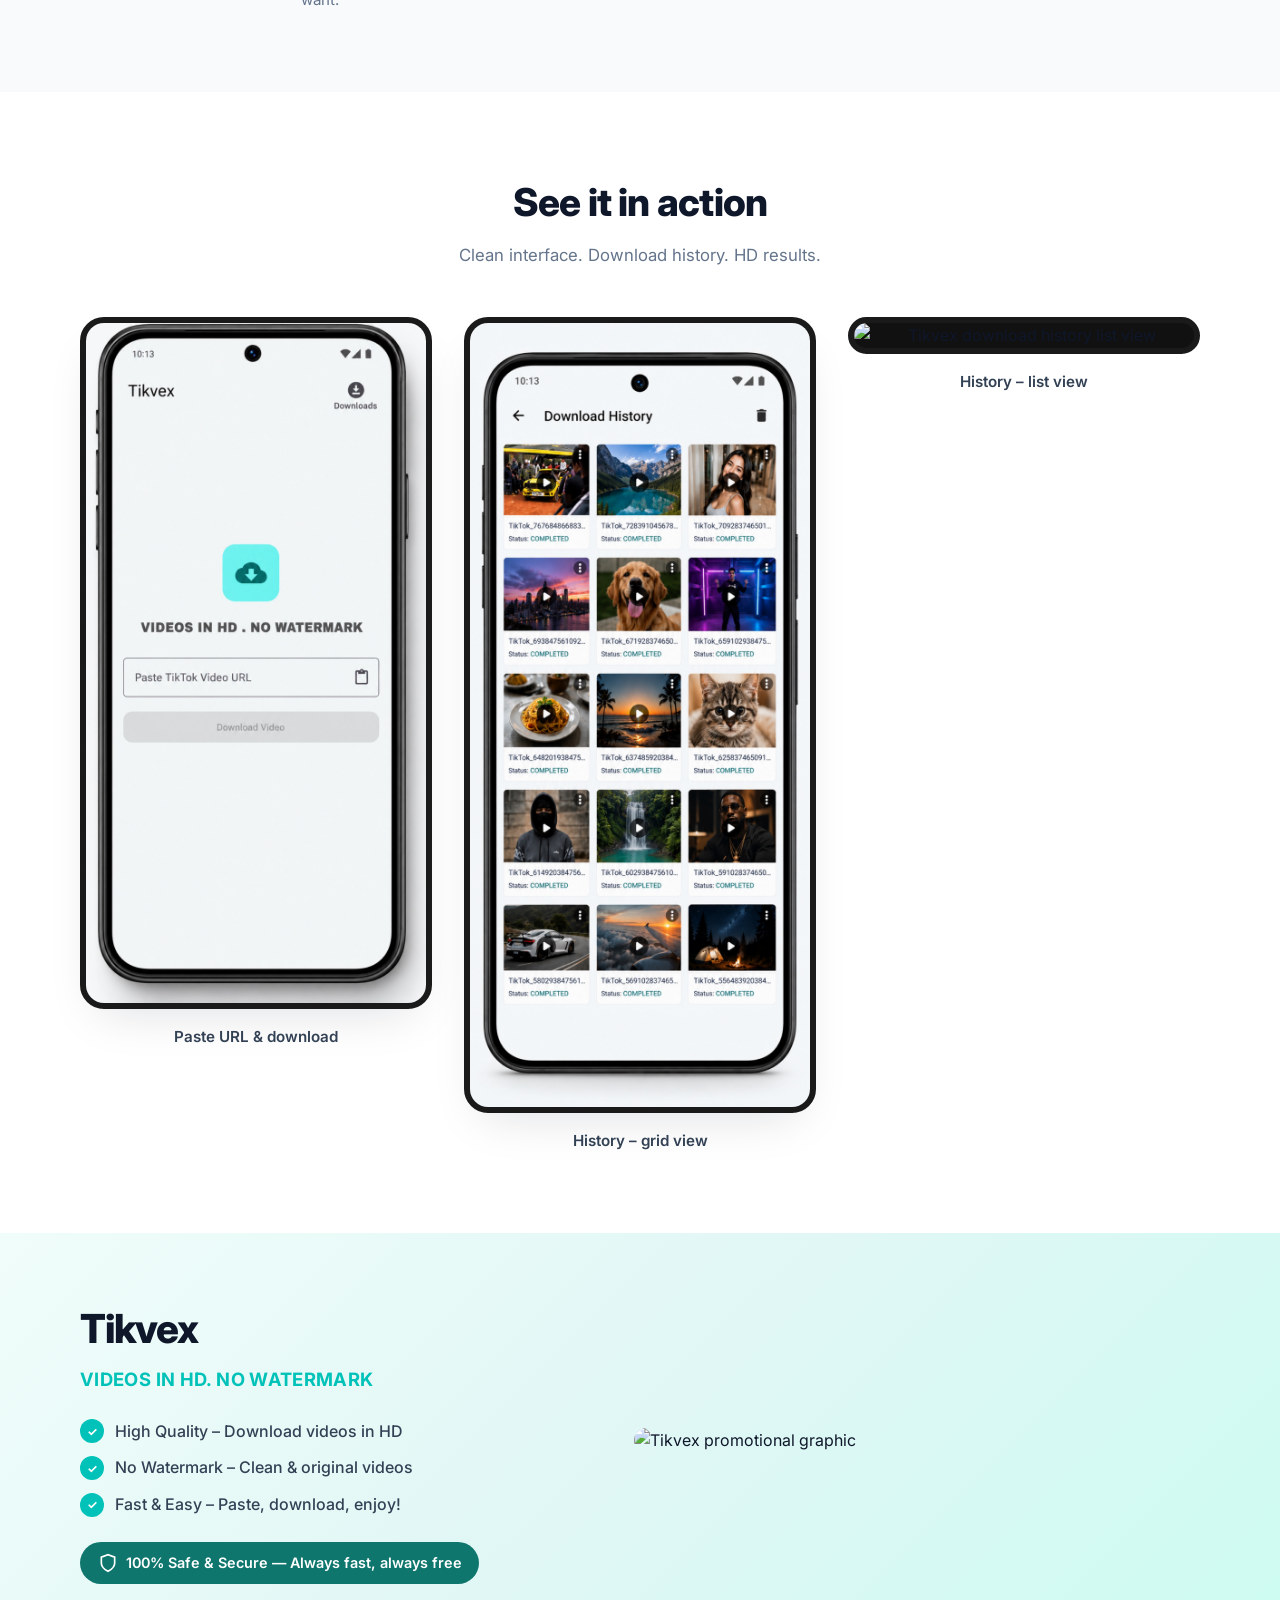
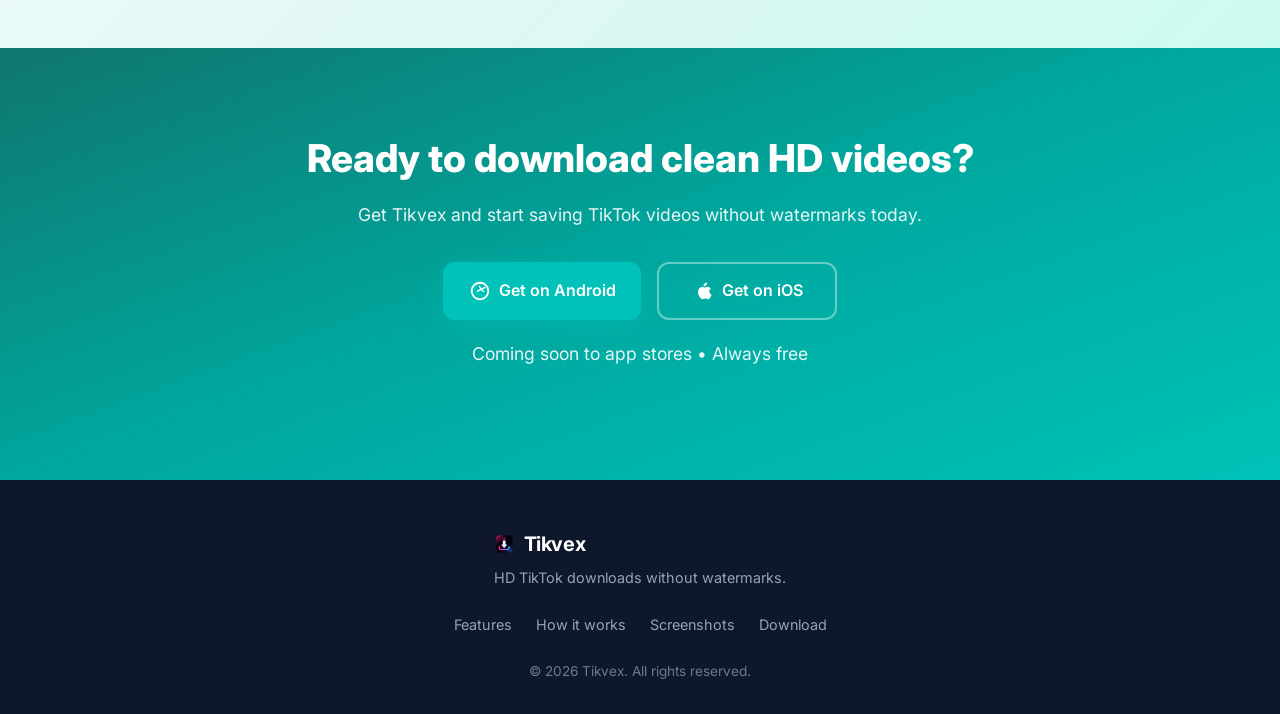
==== commit a629d4a2: "Update image source for history grid view" ====
--- a/index.html
+++ b/index.html
@@ -179,7 +179,7 @@
         </div>
         <div class="screen-card">
           <div class="screen-frame">
-            <img src="assets/images/1034D65E-16E2-4EFD-B4EC-A04DFBF41AC4.jpg" alt="Tikvex download history grid view" />
+            <img src="assets/images/history-grid.jpg" alt="Tikvex download history grid view" />
           </div>
           <p>History – grid view</p>
         </div>
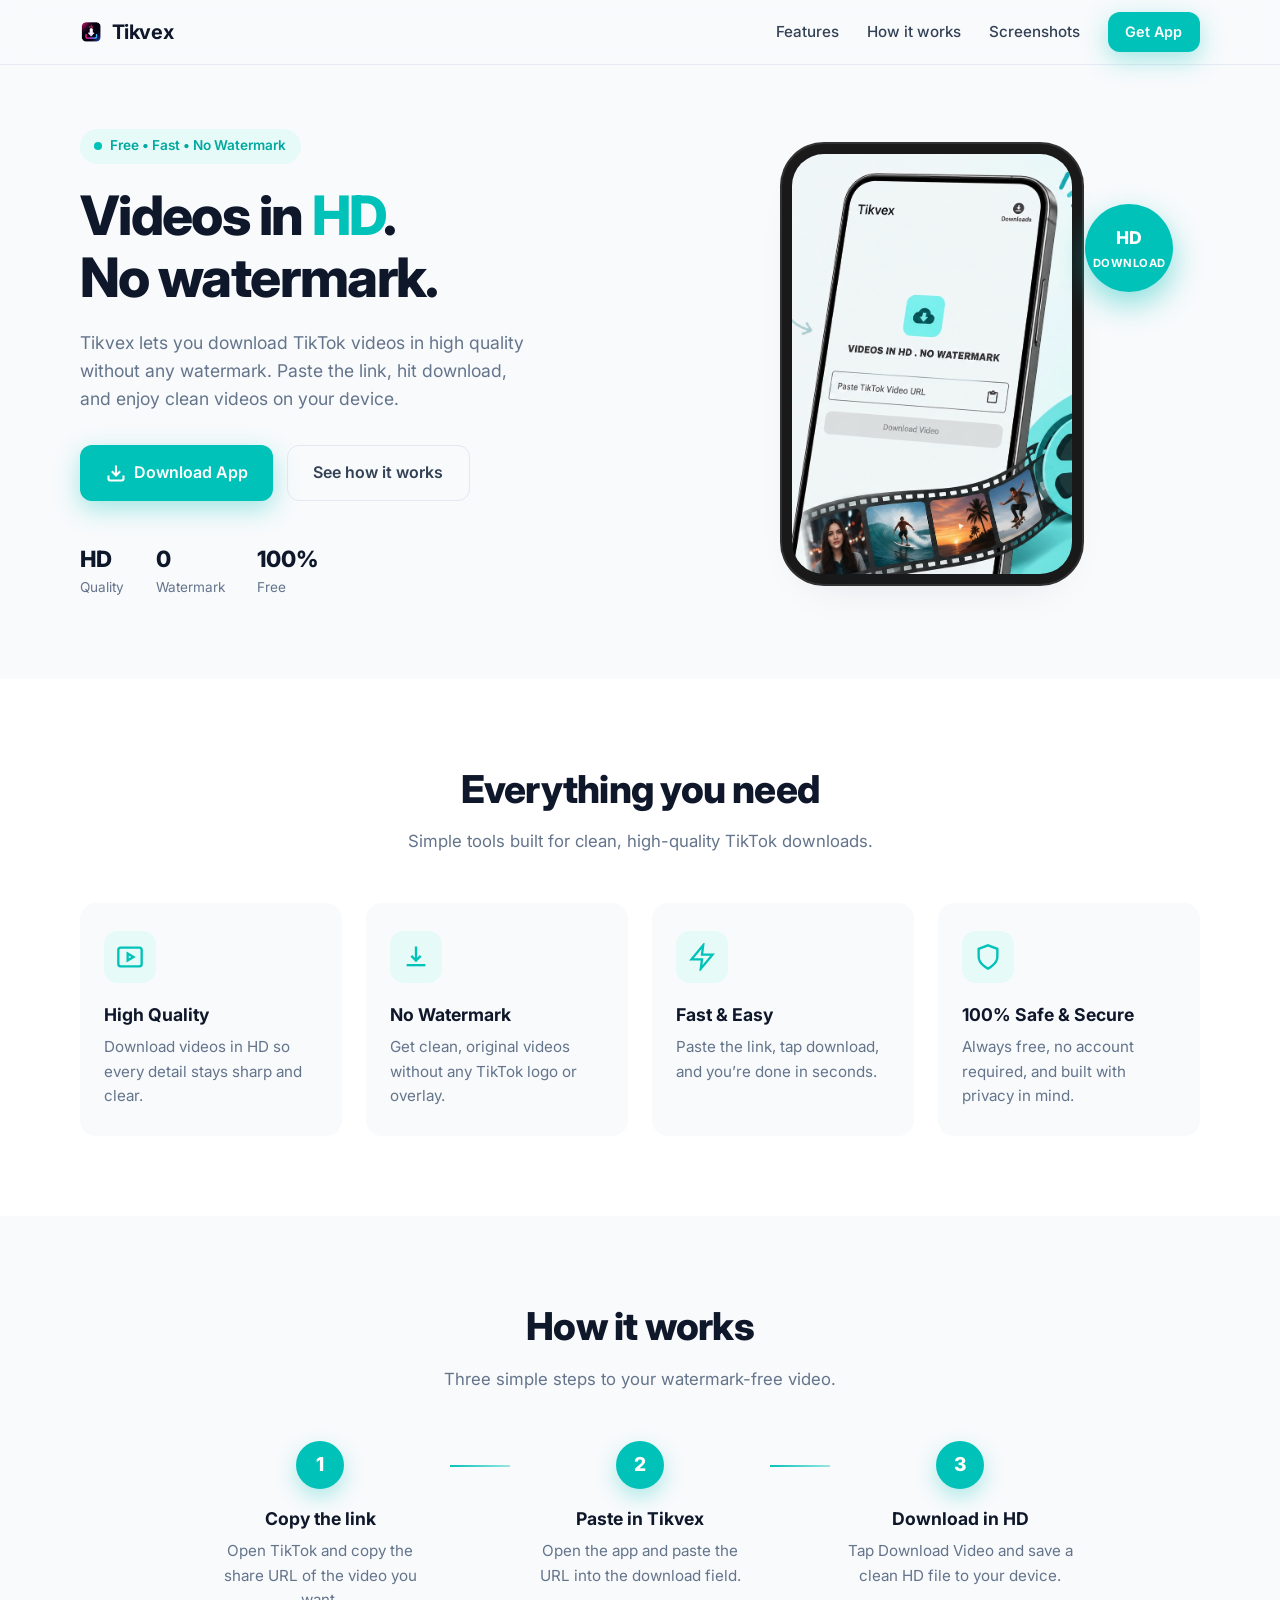
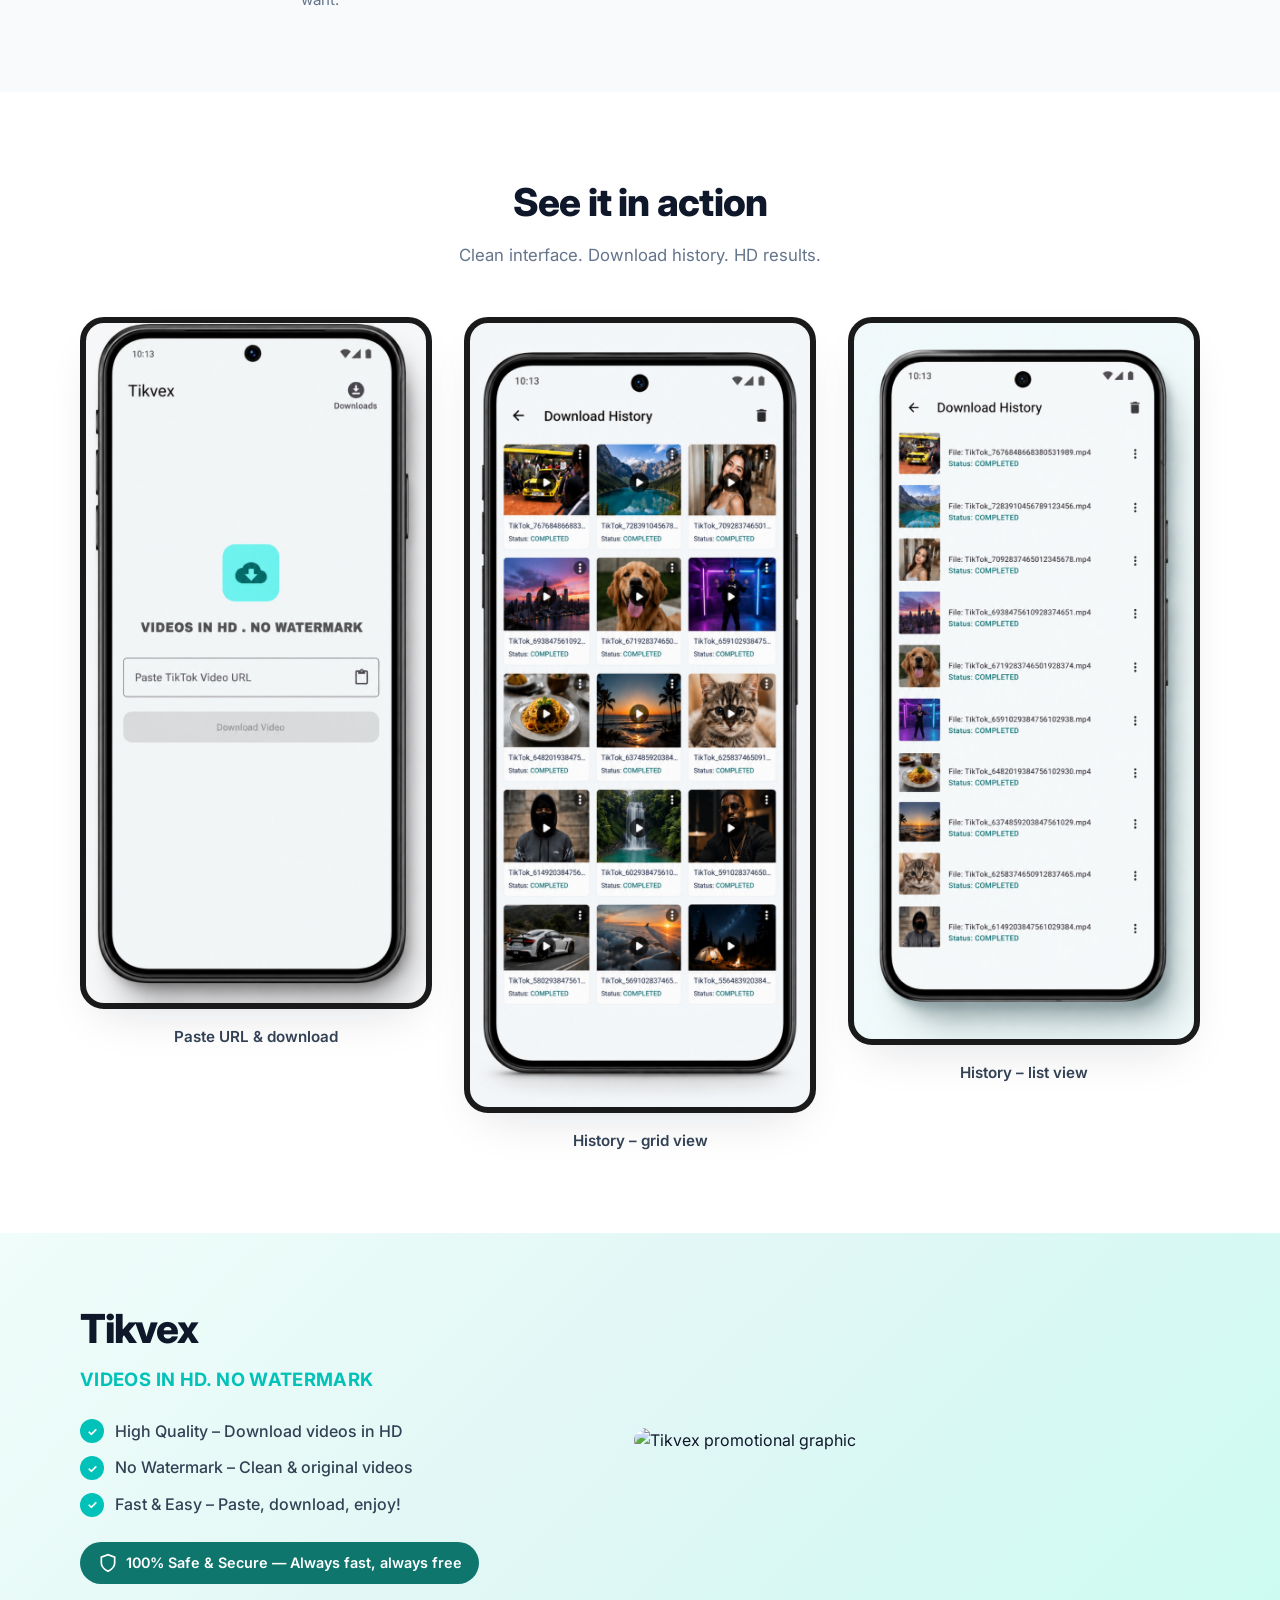
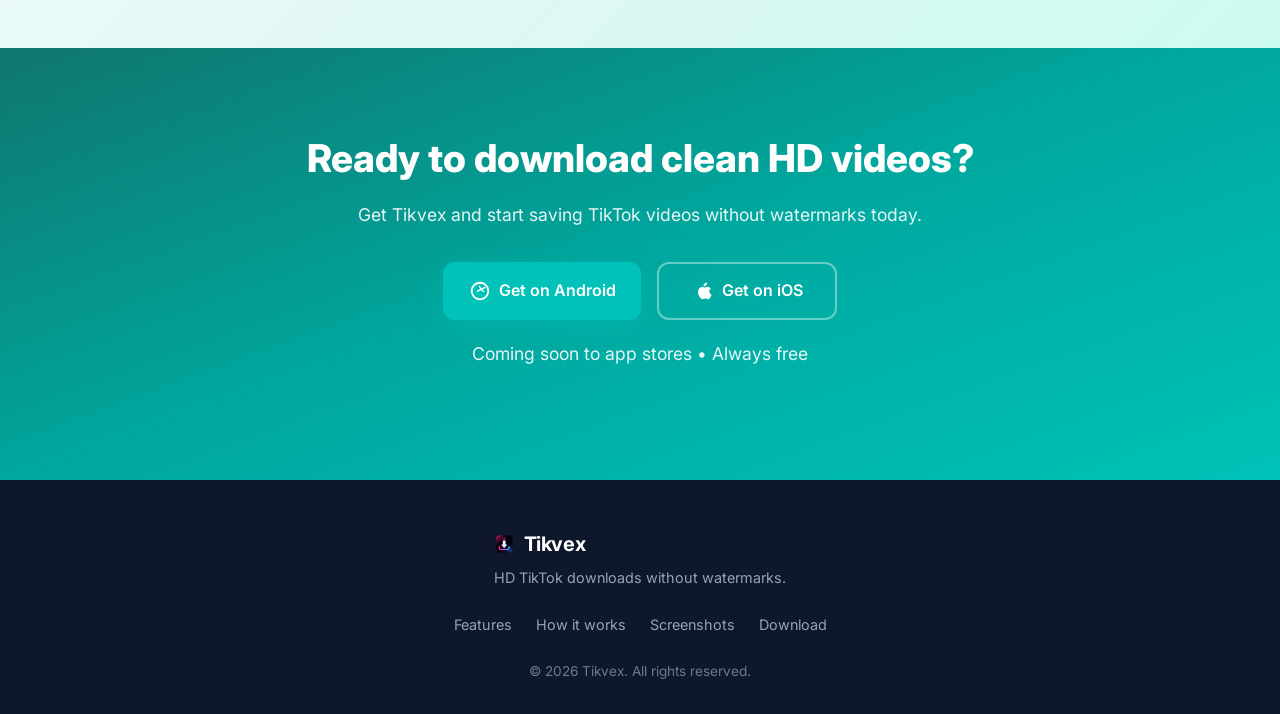
==== commit 1ab94f74: "Update image source for history list view" ====
--- a/index.html
+++ b/index.html
@@ -185,7 +185,7 @@
         </div>
         <div class="screen-card">
           <div class="screen-frame">
-            <img src="assets/images/D099C9AD-7C81-45AB-B0F9-4DA091AD6BA1.jpg" alt="Tikvex download history list view" />
+            <img src="assets/images/history-list.jpg" alt="Tikvex download history list view" />
           </div>
           <p>History – list view</p>
         </div>
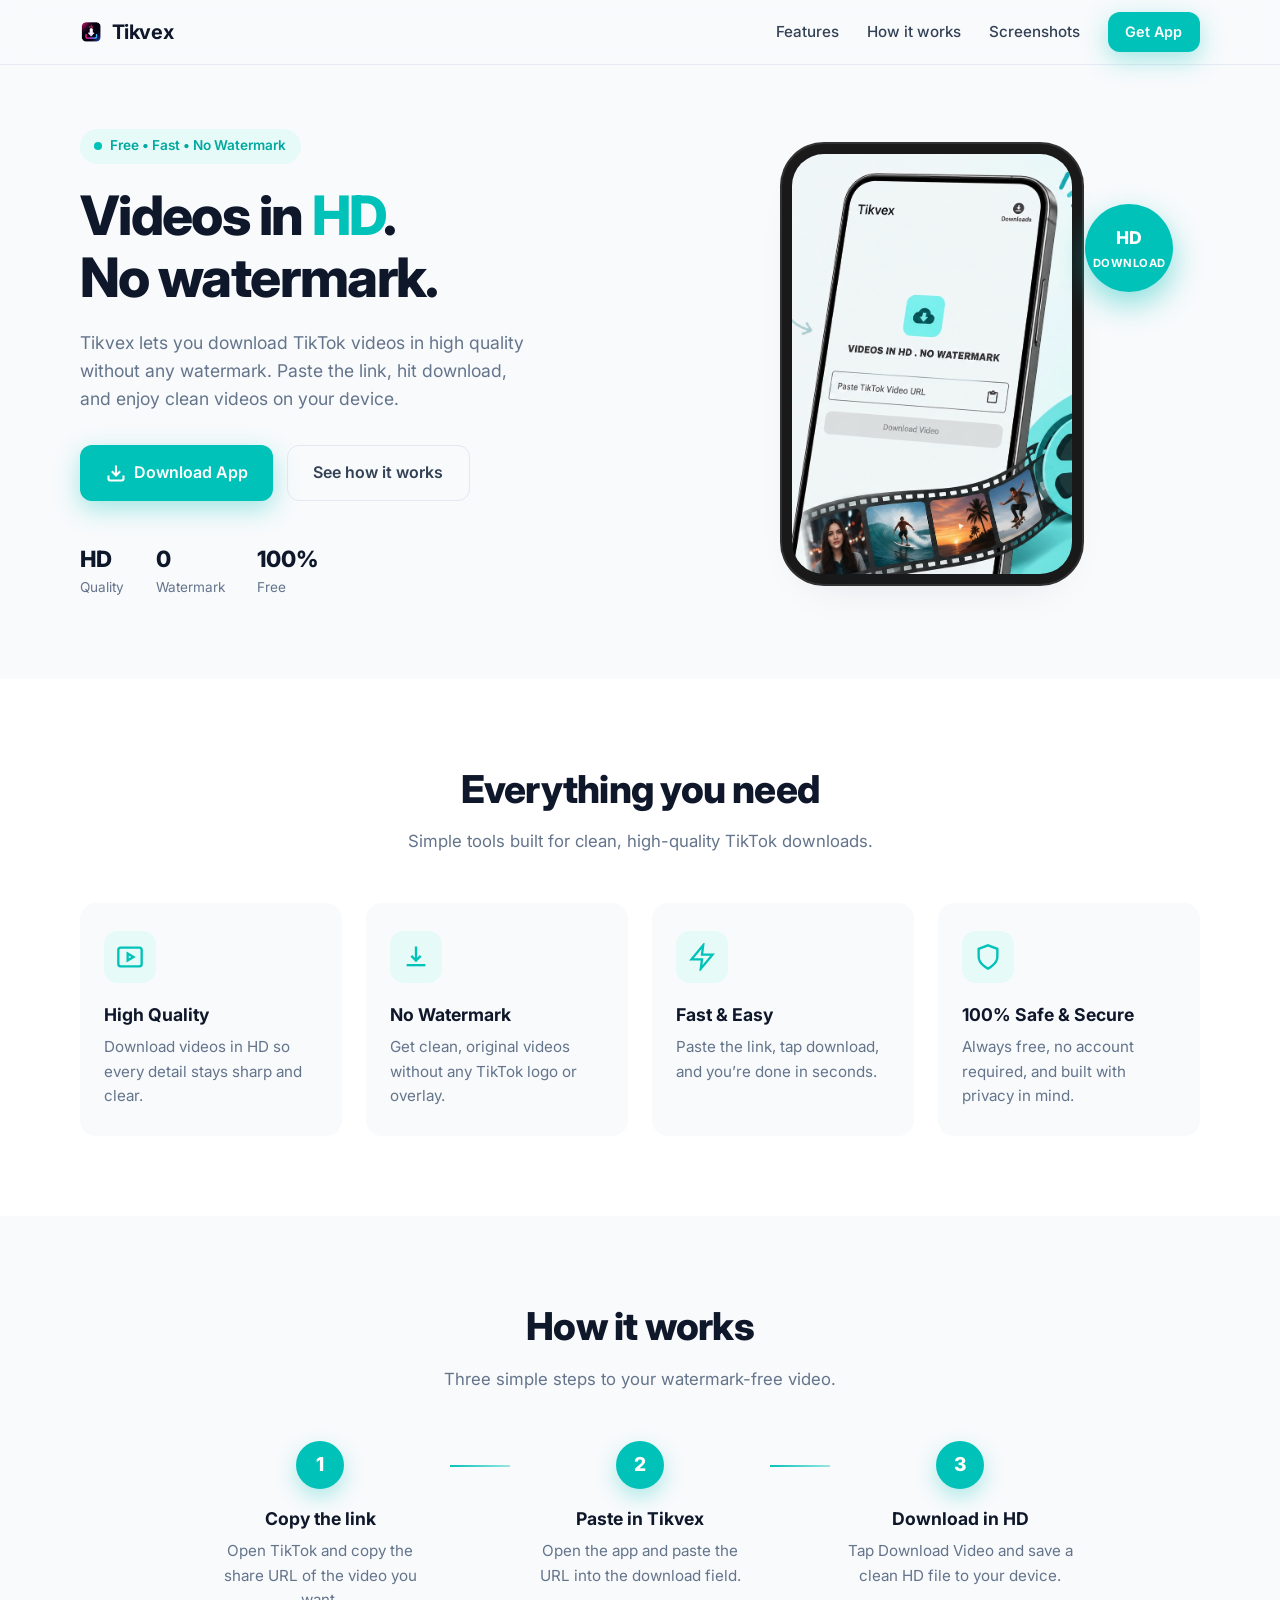
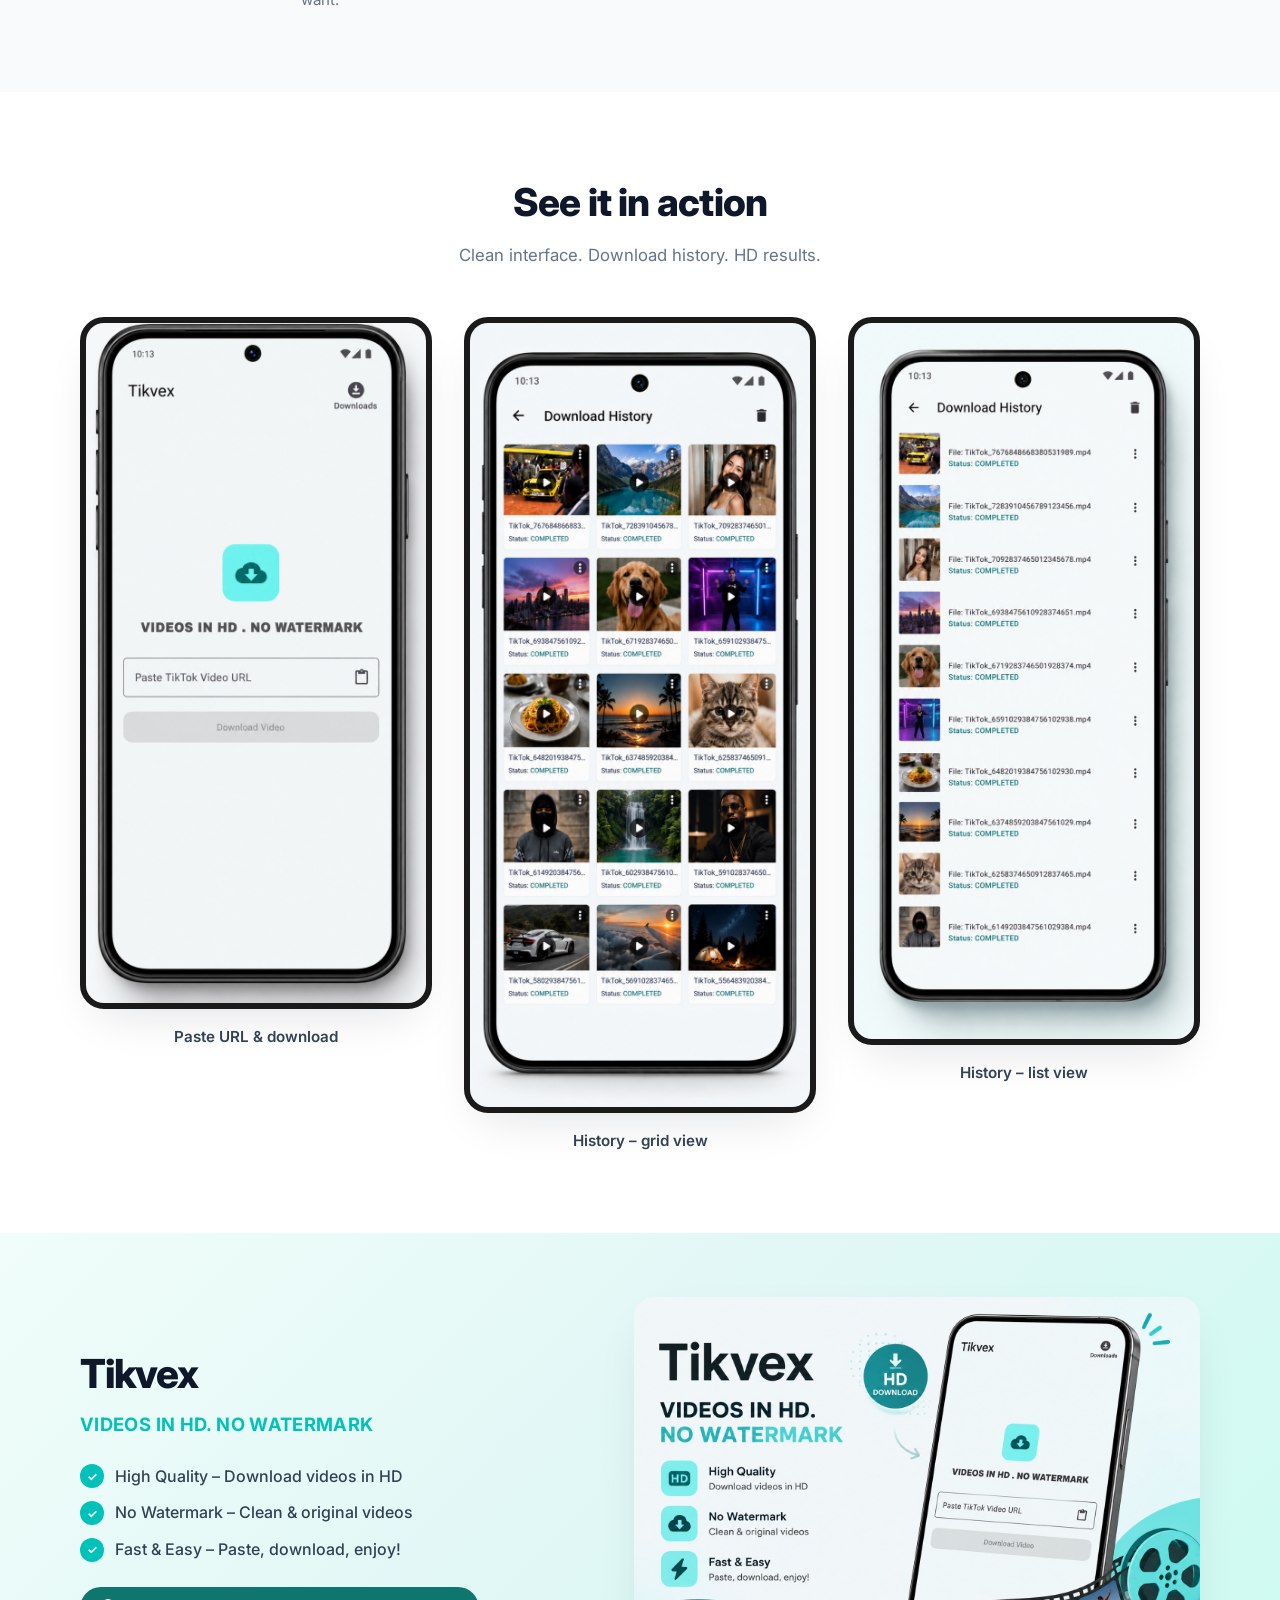
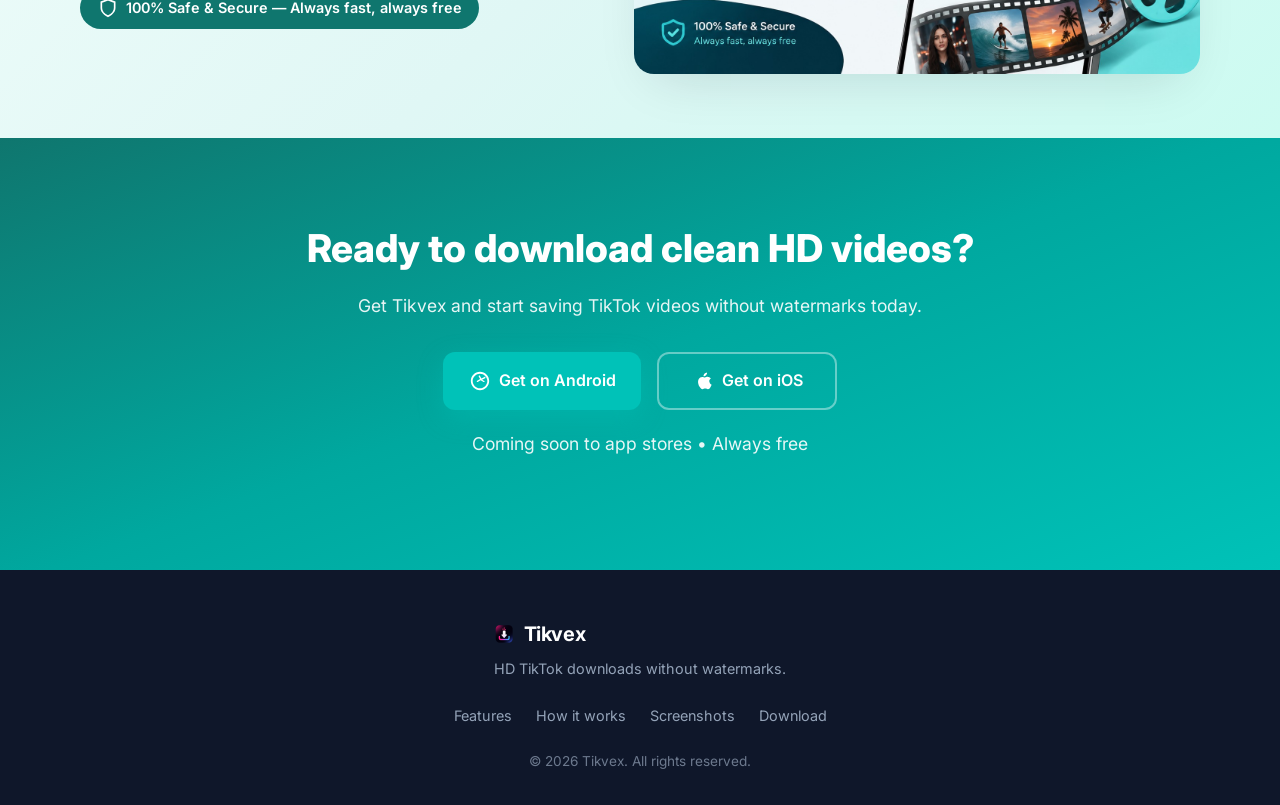
==== commit 9657800e: "Update promotional image in index.html" ====
--- a/index.html
+++ b/index.html
@@ -221,7 +221,7 @@
         </div>
       </div>
       <div class="promo-visual">
-        <img src="assets/images/50C2CB5D-B428-479D-B03A-75816D0BE317.jpg" alt="Tikvex promotional graphic" class="promo-img" />
+        <img src="assets/images/promo.jpg" alt="Tikvex promotional graphic" class="promo-img" />
       </div>
     </div>
   </section>
